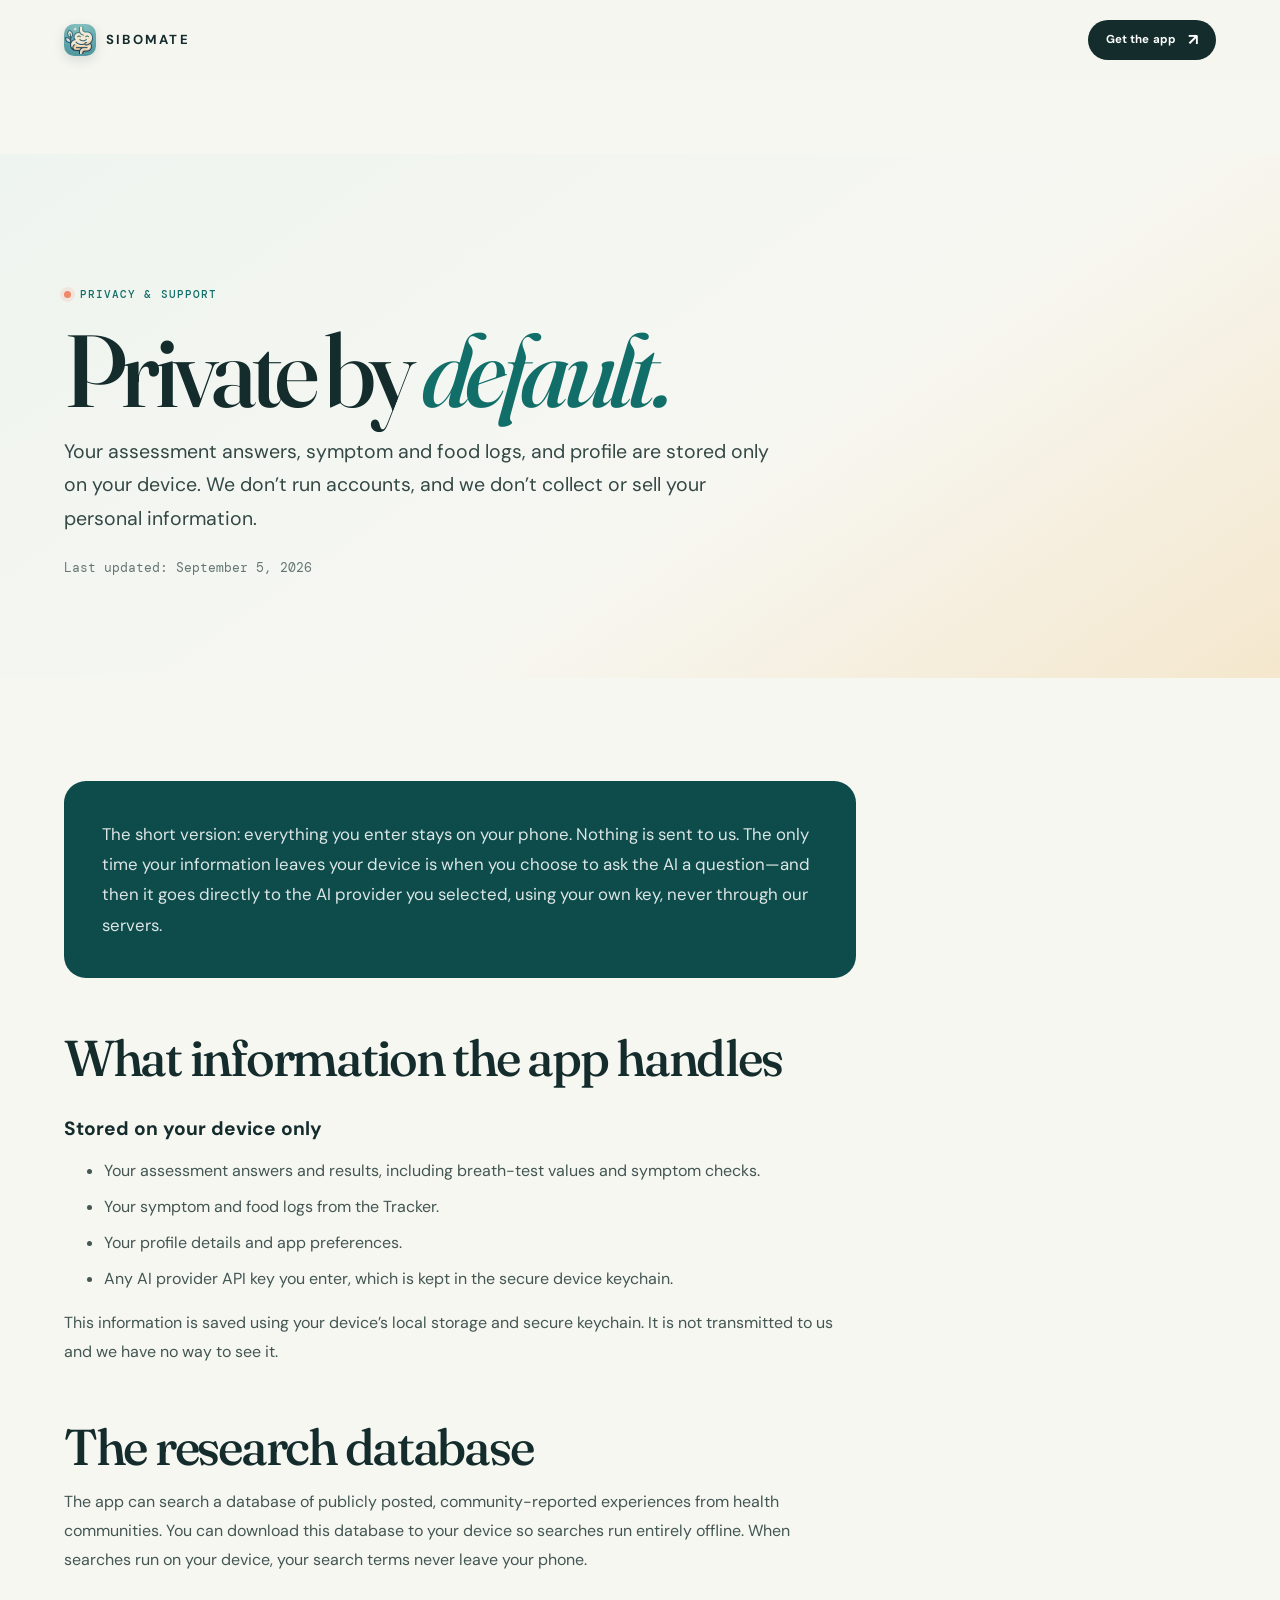
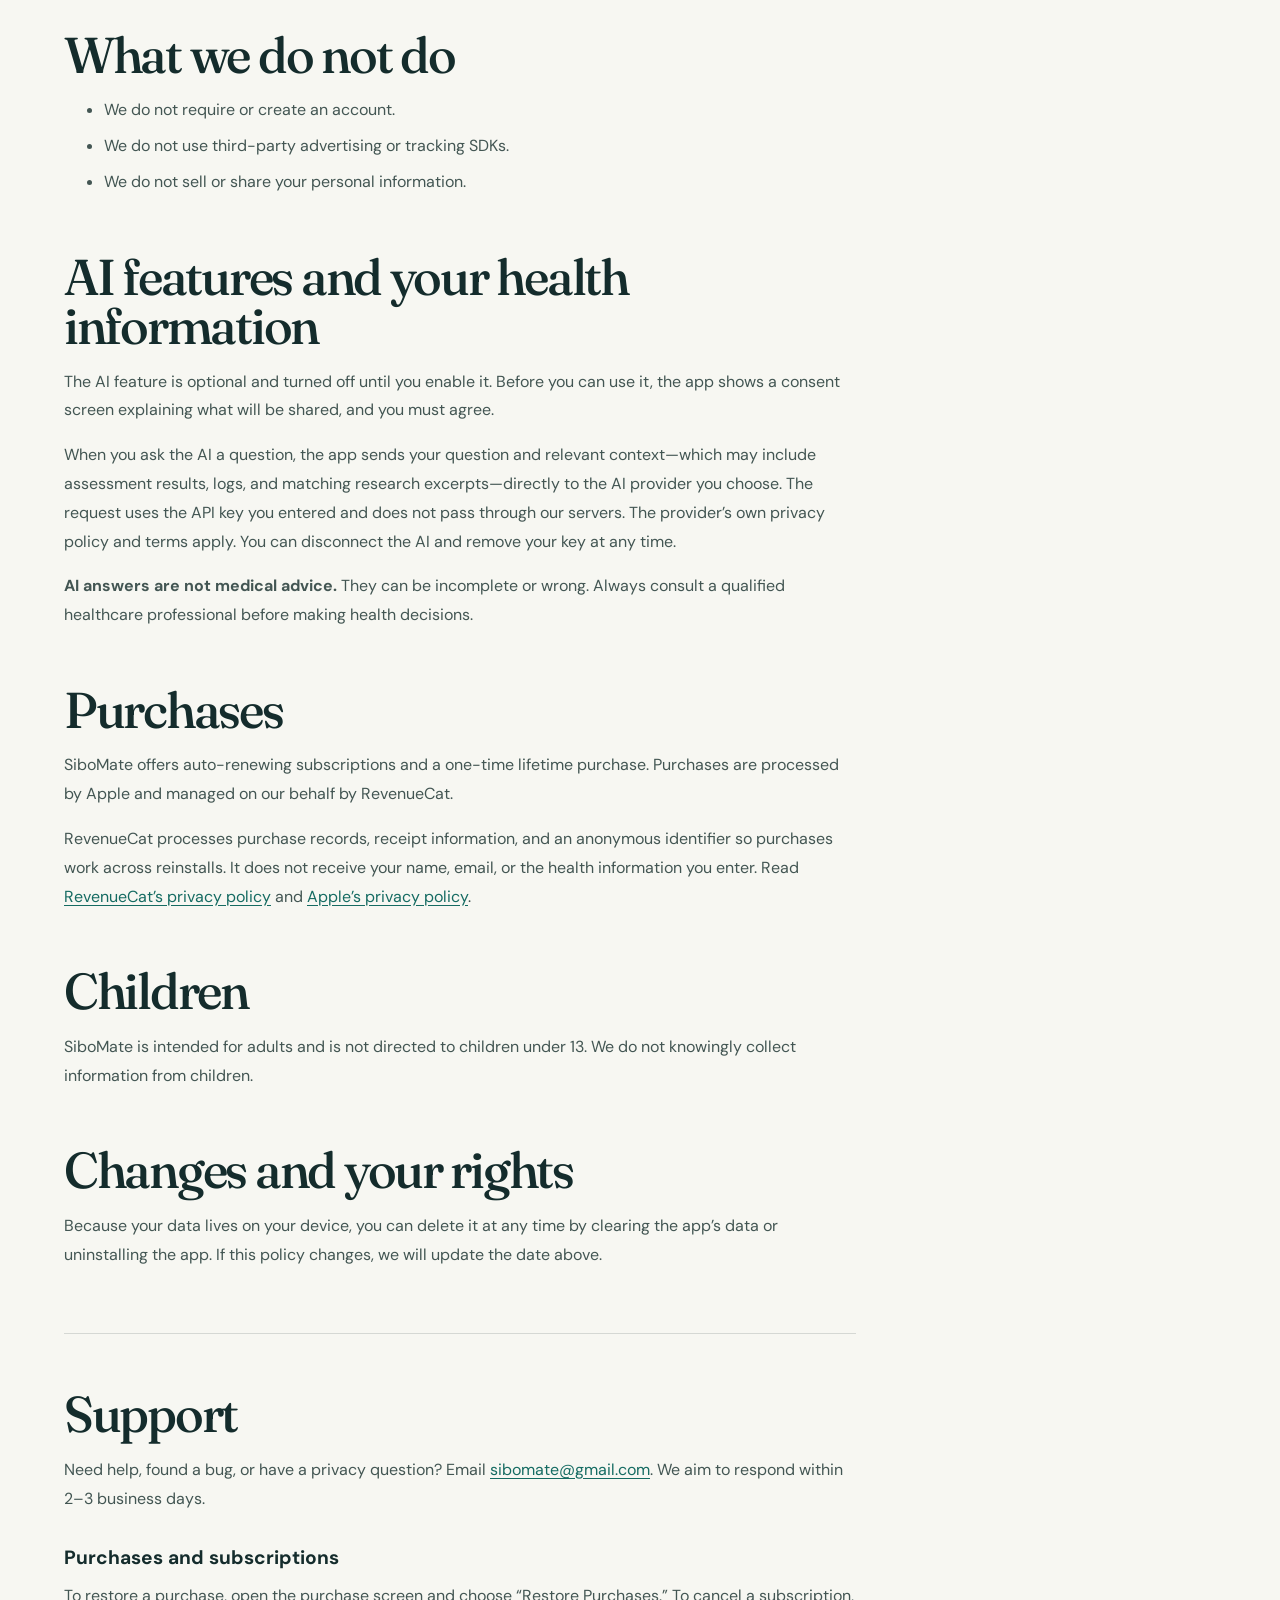
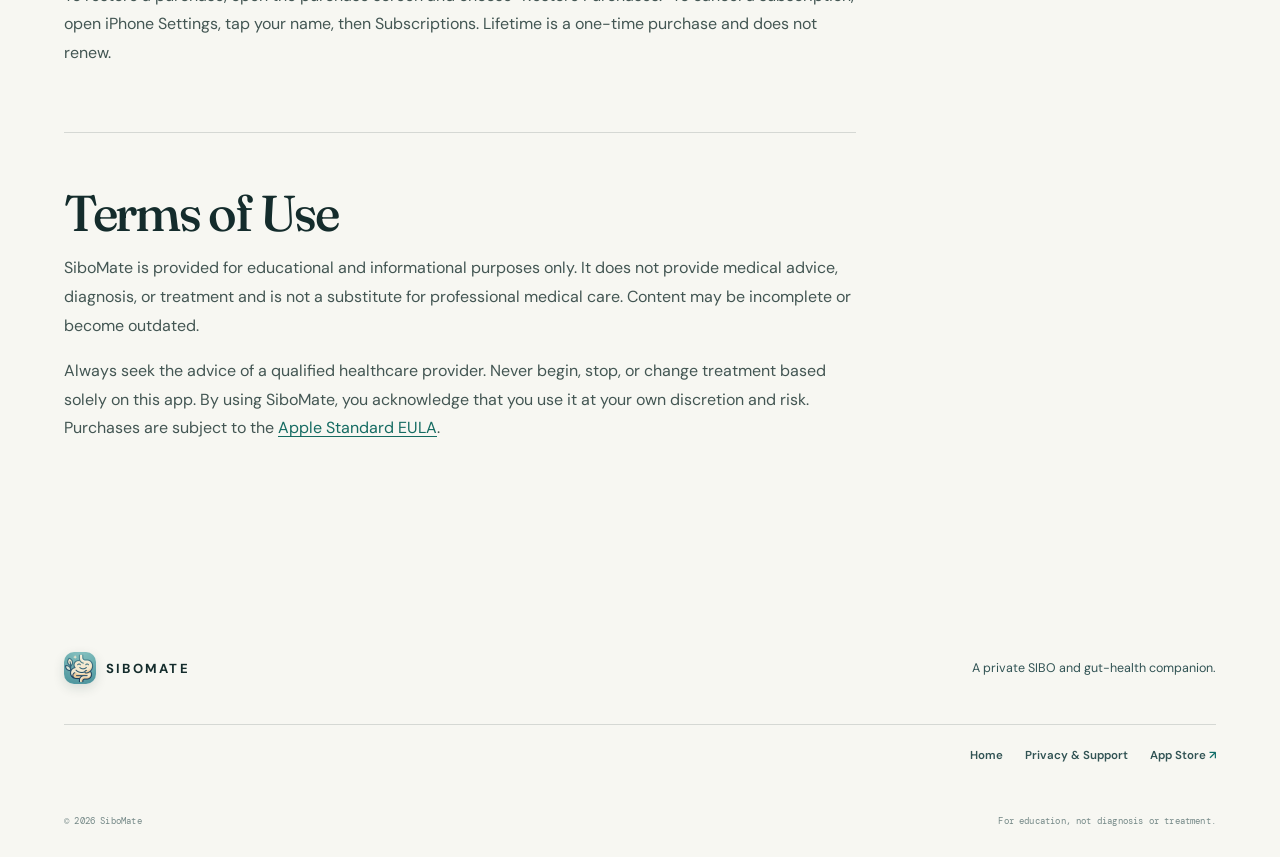
==== privacy.html @ 45329c34 "Use clean app screens and add first-party privacy page" ====
<!doctype html>
<html lang="en">
  <head>
    <meta charset="UTF-8" />
    <meta name="viewport" content="width=device-width, initial-scale=1" />
    <meta name="theme-color" content="#f7f7f2" />
    <meta name="description" content="SiboMate privacy policy, terms of use, and support information." />
    <link rel="canonical" href="https://sibomate.me/privacy.html" />
    <meta property="og:title" content="Privacy &amp; Support · SiboMate" />
    <meta property="og:description" content="How SiboMate handles your information, purchases, and support requests." />
    <meta property="og:url" content="https://sibomate.me/privacy.html" />
    <title>Privacy &amp; Support · SiboMate</title>
    <link rel="icon" href="icon.png" />
    <link rel="preconnect" href="https://fonts.googleapis.com" />
    <link rel="preconnect" href="https://fonts.gstatic.com" crossorigin />
    <link href="https://fonts.googleapis.com/css2?family=DM+Mono:wght@400;500&amp;family=DM+Sans:wght@400;500;600;700&amp;family=Fraunces:opsz,wght@9..144,500;9..144,600&amp;display=swap" rel="stylesheet" />
    <link rel="stylesheet" href="styles.css?v=4" />
  </head>
  <body>
    <div class="site-shell">
      <header class="site-header">
        <a class="brand" href="index.html" aria-label="SiboMate home"><img class="brand-mark" src="icon.png" alt="" width="32" height="32" /><span class="brand-name">SiboMate</span></a>
        <a class="button button-small button-dark" href="https://apps.apple.com/us/app/sibomate/id6792794417" target="_blank" rel="noreferrer">Get the app <span>↗</span></a>
      </header>

      <main class="legal-page">
        <section class="legal-hero section-pad">
          <div class="eyebrow"><span class="eyebrow-dot"></span> Privacy &amp; Support</div>
          <h1>Private by <em>default.</em></h1>
          <p>Your assessment answers, symptom and food logs, and profile are stored only on your device. We don’t run accounts, and we don’t collect or sell your personal information.</p>
          <small>Last updated: September 5, 2026</small>
        </section>

        <article class="legal-content section-pad">
          <p class="legal-lede">The short version: everything you enter stays on your phone. Nothing is sent to us. The only time your information leaves your device is when you choose to ask the AI a question—and then it goes directly to the AI provider you selected, using your own key, never through our servers.</p>

          <h2>What information the app handles</h2>
          <h3>Stored on your device only</h3>
          <ul>
            <li>Your assessment answers and results, including breath-test values and symptom checks.</li>
            <li>Your symptom and food logs from the Tracker.</li>
            <li>Your profile details and app preferences.</li>
            <li>Any AI provider API key you enter, which is kept in the secure device keychain.</li>
          </ul>
          <p>This information is saved using your device’s local storage and secure keychain. It is not transmitted to us and we have no way to see it.</p>

          <h2>The research database</h2>
          <p>The app can search a database of publicly posted, community-reported experiences from health communities. You can download this database to your device so searches run entirely offline. When searches run on your device, your search terms never leave your phone.</p>

          <h2>What we do not do</h2>
          <ul><li>We do not require or create an account.</li><li>We do not use third-party advertising or tracking SDKs.</li><li>We do not sell or share your personal information.</li></ul>

          <h2>AI features and your health information</h2>
          <p>The AI feature is optional and turned off until you enable it. Before you can use it, the app shows a consent screen explaining what will be shared, and you must agree.</p>
          <p>When you ask the AI a question, the app sends your question and relevant context—which may include assessment results, logs, and matching research excerpts—directly to the AI provider you choose. The request uses the API key you entered and does not pass through our servers. The provider’s own privacy policy and terms apply. You can disconnect the AI and remove your key at any time.</p>
          <p><strong>AI answers are not medical advice.</strong> They can be incomplete or wrong. Always consult a qualified healthcare professional before making health decisions.</p>

          <h2>Purchases</h2>
          <p>SiboMate offers auto-renewing subscriptions and a one-time lifetime purchase. Purchases are processed by Apple and managed on our behalf by RevenueCat.</p>
          <p>RevenueCat processes purchase records, receipt information, and an anonymous identifier so purchases work across reinstalls. It does not receive your name, email, or the health information you enter. Read <a href="https://www.revenuecat.com/privacy" target="_blank" rel="noopener">RevenueCat’s privacy policy</a> and <a href="https://www.apple.com/legal/privacy/" target="_blank" rel="noopener">Apple’s privacy policy</a>.</p>

          <h2>Children</h2>
          <p>SiboMate is intended for adults and is not directed to children under 13. We do not knowingly collect information from children.</p>

          <h2>Changes and your rights</h2>
          <p>Because your data lives on your device, you can delete it at any time by clearing the app’s data or uninstalling the app. If this policy changes, we will update the date above.</p>

          <hr />
          <h2>Support</h2>
          <p>Need help, found a bug, or have a privacy question? Email <a href="mailto:sibomate@gmail.com">sibomate@gmail.com</a>. We aim to respond within 2–3 business days.</p>
          <h3>Purchases and subscriptions</h3>
          <p>To restore a purchase, open the purchase screen and choose “Restore Purchases.” To cancel a subscription, open iPhone Settings, tap your name, then Subscriptions. Lifetime is a one-time purchase and does not renew.</p>

          <hr />
          <h2>Terms of Use</h2>
          <p>SiboMate is provided for educational and informational purposes only. It does not provide medical advice, diagnosis, or treatment and is not a substitute for professional medical care. Content may be incomplete or become outdated.</p>
          <p>Always seek the advice of a qualified healthcare provider. Never begin, stop, or change treatment based solely on this app. By using SiboMate, you acknowledge that you use it at your own discretion and risk. Purchases are subject to the <a href="https://www.apple.com/legal/internet-services/itunes/dev/stdeula/" target="_blank" rel="noopener">Apple Standard EULA</a>.</p>
        </article>
      </main>

      <footer class="site-footer section-pad">
        <div class="footer-main"><a class="brand" href="index.html"><img class="brand-mark" src="icon.png" alt="" width="32" height="32" /><span class="brand-name">SiboMate</span></a><p>A private SIBO and gut-health companion.</p></div>
        <div class="footer-links"><a href="index.html">Home</a><a href="privacy.html">Privacy &amp; Support</a><a href="https://apps.apple.com/us/app/sibomate/id6792794417" target="_blank" rel="noreferrer">App Store <span>↗</span></a></div>
        <div class="footer-bottom"><span>© 2026 SiboMate</span><span>For education, not diagnosis or treatment.</span></div>
      </footer>
    </div>
  </body>
</html>
---- styles.css ----
:root {
  --ink: #142c2c;
  --ink-soft: #315354;
  --teal: #116e69;
  --teal-deep: #0d4c4b;
  --mint: #d6eee5;
  --sage: #e7f0e9;
  --coral: #ef8768;
  --cream: #f7f7f2;
  --white: #ffffff;
  --line: rgba(20, 44, 44, .15);
  --shadow: 0 22px 55px rgba(20, 55, 53, .12);
  --display: Fraunces, Georgia, serif;
  --sans: "DM Sans", system-ui, -apple-system, BlinkMacSystemFont, sans-serif;
  --mono: "DM Mono", ui-monospace, monospace;
}

* { box-sizing: border-box; }
html { scroll-behavior: smooth; }
body { margin: 0; color: var(--ink); background: var(--cream); font-family: var(--sans); -webkit-font-smoothing: antialiased; }
a { color: inherit; text-decoration: none; }
button { color: inherit; font: inherit; }
.sr-only { position: absolute; width: 1px; height: 1px; padding: 0; margin: -1px; overflow: hidden; clip: rect(0,0,0,0); white-space: nowrap; border: 0; }
.site-shell { overflow: hidden; }
.section-pad { padding-left: clamp(1.25rem, 5vw, 6.5rem); padding-right: clamp(1.25rem, 5vw, 6.5rem); }

.site-header { height: 80px; display: flex; align-items: center; justify-content: space-between; gap: 28px; padding: 0 clamp(1.25rem, 5vw, 6.5rem); position: sticky; top: 0; z-index: 20; background: rgba(247,247,242,.82); border-bottom: 1px solid transparent; transition: background .25s ease, border-color .25s ease, box-shadow .25s ease; }
.site-header.is-scrolled { background: rgba(247,247,242,.95); border-color: var(--line); box-shadow: 0 8px 24px rgba(14, 57, 57, .05); }
.brand { display: inline-flex; align-items: center; gap: 10px; flex-shrink: 0; }
.brand-mark { width: 32px; height: 32px; flex: 0 0 32px; display: block; border-radius: 10px; object-fit: cover; box-shadow: 0 4px 12px rgba(20, 55, 53, .14); }
.brand-name { font-size: .82rem; letter-spacing: .17em; text-transform: uppercase; font-weight: 700; }
.desktop-nav { display: flex; align-items: center; gap: clamp(1rem, 2.6vw, 2.6rem); margin-left: auto; }
.desktop-nav a { font-size: .79rem; font-weight: 600; color: var(--ink-soft); transition: color .2s ease; }
.desktop-nav a:hover, .footer-links a:hover { color: var(--teal); }
.button { min-height: 48px; display: inline-flex; align-items: center; justify-content: center; gap: 12px; padding: 0 21px; border-radius: 999px; border: 1px solid transparent; font-size: .82rem; font-weight: 700; letter-spacing: .01em; transition: transform .2s ease, background .2s ease, box-shadow .2s ease; cursor: pointer; }
.button:hover { transform: translateY(-2px); box-shadow: 0 9px 22px rgba(12, 77, 73, .14); }
.button span { font-size: 1rem; line-height: 0; }
.button-small { min-height: 40px; padding: 0 17px; font-size: .72rem; }
.button-dark { color: var(--white); background: var(--ink); }
.button-dark:hover { background: var(--teal-deep); }
.button-primary { color: var(--white); background: var(--teal); box-shadow: 0 8px 18px rgba(17,110,105,.2); }
.button-primary:hover { background: var(--teal-deep); }
.button-light { color: var(--teal-deep); background: var(--white); }
.menu-toggle, .mobile-nav { display: none; }

.hero { min-height: 680px; display: grid; grid-template-columns: minmax(0, 1.05fr) minmax(390px, .95fr); gap: clamp(2rem, 5vw, 7rem); align-items: center; padding-top: clamp(4rem, 8vw, 8rem); padding-bottom: clamp(4rem, 8vw, 7rem); position: relative; }
.hero-copy { max-width: 650px; position: relative; z-index: 2; }
.eyebrow { display: inline-flex; align-items: center; gap: 9px; color: var(--teal); font-family: var(--mono); font-size: .66rem; font-weight: 500; letter-spacing: .1em; text-transform: uppercase; }
.eyebrow-dot { width: 7px; height: 7px; background: var(--coral); border-radius: 50%; box-shadow: 0 0 0 4px rgba(239,135,104,.14); }
h1, h2, h3, p { margin-top: 0; }
h1, h2 { font-family: var(--display); font-weight: 500; letter-spacing: -.045em; }
h1 { max-width: 670px; margin: 23px 0 23px; font-size: clamp(3.35rem, 6.3vw, 6.7rem); line-height: .98; }
h1 em, h2 em { color: var(--teal); font-style: italic; }
.hero-lede { max-width: 540px; color: var(--ink-soft); font-size: clamp(1rem, 1.3vw, 1.16rem); line-height: 1.7; }
.hero-actions { display: flex; align-items: center; flex-wrap: wrap; gap: 22px; margin-top: 30px; }
.text-link { display: inline-flex; align-items: center; gap: 9px; color: var(--teal); font-size: .8rem; font-weight: 700; border-bottom: 1px solid rgba(17,110,105,.33); padding-bottom: 4px; transition: gap .2s ease, color .2s ease; }
.text-link:hover { gap: 13px; color: var(--teal-deep); }
.hero-note { display: flex; align-items: center; color: #5b7170; margin-top: 22px; font-family: var(--mono); font-size: .62rem; letter-spacing: .02em; }
.lock-icon { display: inline-flex; align-items: center; justify-content: center; width: 19px; height: 19px; margin-right: 7px; border: 1px solid rgba(17,110,105,.35); border-radius: 50%; color: var(--teal); font-size: .8rem; }
.hero-visual { min-height: 550px; position: relative; isolation: isolate; }
.visual-grid { position: absolute; width: 250px; height: 280px; top: 30px; right: 1%; opacity: .53; display: grid; grid-template-columns: repeat(6, 1fr); gap: 12px; z-index: -1; }
.visual-grid span { width: 3px; height: 3px; background: var(--teal); border-radius: 50%; opacity: .45; }
.hero-orbit { position: absolute; border: 1px solid rgba(17,110,105,.16); border-radius: 50%; transform: rotate(-18deg); pointer-events: none; }
.hero-orbit-one { width: 475px; height: 290px; top: 93px; left: 3%; }
.hero-orbit-two { width: 520px; height: 335px; top: 67px; left: 0; transform: rotate(34deg); border-color: rgba(239,135,104,.14); }
.phone-wrap { position: absolute; inset: 35px 0 0; display: flex; justify-content: center; align-items: flex-start; }
.phone-glow { position: absolute; width: 250px; height: 340px; top: 83px; border-radius: 50%; background: rgba(118, 204, 184, .22); filter: blur(43px); z-index: -1; }
.phone-frame { width: min(270px, 68%); padding: 9px; background: #142d2c; border-radius: 35px; box-shadow: 21px 27px 35px rgba(20,45,44,.22), 0 0 0 1px rgba(255,255,255,.5); transform: rotate(4.7deg); position: relative; }
.phone-frame::after { content: ""; position: absolute; inset: 9px; border-radius: 28px; box-shadow: inset 0 0 0 1px rgba(255,255,255,.22); pointer-events: none; }
.phone-frame img { display: block; width: 100%; height: auto; border-radius: 27px; }
.phone-notch { width: 83px; height: 23px; position: absolute; top: 13px; left: 50%; z-index: 2; transform: translateX(-50%); background: #142d2c; border-radius: 0 0 14px 14px; }
.floating-card { position: absolute; display: flex; align-items: center; gap: 10px; min-width: 168px; padding: 12px 15px; color: var(--ink); background: rgba(255,255,255,.88); border: 1px solid rgba(255,255,255,.8); border-radius: 14px; box-shadow: 0 15px 32px rgba(34,74,71,.14); backdrop-filter: blur(10px); }
.floating-card strong, .floating-card small { display: block; }
.floating-card strong { font-size: .7rem; line-height: 1.25; }
.floating-card small { margin-top: 3px; color: var(--ink-soft); font-size: .61rem; }
.floating-card-top { top: 113px; left: -3%; transform: rotate(-4deg); }
.floating-card-bottom { right: -3%; bottom: 98px; transform: rotate(3deg); }
.floating-icon { display: inline-flex; width: 29px; height: 29px; align-items: center; justify-content: center; color: var(--white); background: var(--coral); border-radius: 9px; font-size: .9rem; }
.pulse-dot { display: inline-block; width: 10px; height: 10px; border-radius: 50%; background: var(--teal); box-shadow: 0 0 0 6px rgba(17,110,105,.12); margin: 0 9px; }

.trust-strip { display: grid; grid-template-columns: repeat(3, 1fr); border-top: 1px solid var(--line); border-bottom: 1px solid var(--line); padding-top: 25px; padding-bottom: 25px; gap: 24px; }
.trust-item { display: flex; align-items: flex-start; gap: 13px; }
.trust-number, .step-top, .feature-index, .plan-label { color: var(--teal); font-family: var(--mono); font-size: .62rem; letter-spacing: .08em; text-transform: uppercase; }
.trust-item strong, .trust-item small { display: block; }
.trust-item strong { font-size: .8rem; }
.trust-item small { margin-top: 4px; color: var(--ink-soft); font-size: .69rem; }

.story { padding-top: clamp(6rem, 11vw, 11rem); padding-bottom: clamp(6rem, 11vw, 10rem); }
.section-intro { max-width: 580px; }
h2 { font-size: clamp(2.75rem, 5vw, 5.4rem); line-height: .98; margin: 20px 0; }
.section-intro p, .feature-heading > p, .plans-intro p { max-width: 460px; color: var(--ink-soft); font-size: 1rem; line-height: 1.7; }
.steps-grid { display: grid; grid-template-columns: repeat(3, 1fr); gap: 16px; margin-top: 55px; }
.step-card { min-height: 380px; padding: 22px; background: rgba(255,255,255,.72); border: 1px solid var(--line); border-radius: 19px; box-shadow: 0 8px 23px rgba(31,76,72,.04); transition: transform .25s ease, box-shadow .25s ease; }
.step-card:hover { transform: translateY(-5px); box-shadow: var(--shadow); }
.step-card-highlight { background: var(--teal); color: var(--white); border-color: var(--teal); }
.step-card-highlight .step-top { color: rgba(255,255,255,.7); }
.step-card.step-card-highlight p { color: #071b1b; }
.step-card-highlight .step-symbol { border-color: rgba(255,255,255,.4); }
.step-top { display: flex; align-items: center; justify-content: space-between; }
.step-symbol { width: 26px; height: 26px; border: 1px solid var(--line); border-radius: 50%; display: inline-flex; align-items: center; justify-content: center; color: var(--coral); font-size: 1rem; }
.step-illustration { height: 132px; margin: 35px 0 26px; position: relative; overflow: hidden; border-radius: 13px; background: var(--mint); }
.step-card:nth-child(1) .step-illustration { background: #e7e2d1; }
.step-card:nth-child(3) .step-illustration { background: #dcebf0; }
.step-illustration-assess .line { position: absolute; left: 29px; height: 9px; border-radius: 6px; background: rgba(17,110,105,.35); }
.line-a { width: 58%; top: 32px; }.line-b { width: 39%; top: 55px; }.line-c { width: 50%; top: 78px; }
.check { position: absolute; right: 25px; top: 40px; width: 50px; height: 50px; display: flex; align-items: center; justify-content: center; color: var(--white); background: var(--teal); border-radius: 50%; font-size: 1.6rem; }
.step-illustration-track { background: #c6e8dd; }
.track-ring { position: absolute; width: 95px; height: 95px; top: 18px; left: calc(50% - 47px); border: 2px solid rgba(17,110,105,.23); border-radius: 50%; }
.track-ring::after { content: ""; position: absolute; inset: 14px; border: 1px dashed rgba(17,110,105,.33); border-radius: 50%; }
.track-dot { position: absolute; width: 12px; height: 12px; background: var(--coral); border-radius: 50%; box-shadow: 0 0 0 5px rgba(239,135,104,.16); }.dot-one { left: 25%; top: 50%; }.dot-two { left: 62%; top: 29%; }.dot-three { left: 68%; top: 69%; }
.step-illustration-learn .book { position: absolute; width: 82px; height: 75px; top: 28px; left: calc(50% - 27px); border-radius: 3px 10px 10px 3px; transform: rotate(-9deg); }.book-back { background: rgba(17,110,105,.3); left: calc(50% - 51px) !important; transform: rotate(6deg) !important; }.book-front { background: var(--teal); }.book-star { position: absolute; top: 47px; left: calc(50% - 7px); color: var(--mint); font-size: 1.35rem; }
.step-card h3 { max-width: 245px; margin: 0 0 10px; font-size: 1.18rem; letter-spacing: -.02em; line-height: 1.15; }
.step-card p { max-width: 280px; margin: 0; color: var(--ink-soft); font-size: .82rem; line-height: 1.6; }

.features { padding-top: 0; padding-bottom: clamp(6rem, 10vw, 10rem); }
.feature-heading { display: flex; justify-content: space-between; align-items: flex-end; gap: 30px; margin-bottom: 50px; }
.feature-heading h2 { margin-bottom: 0; }
.feature-heading > p { margin-bottom: 4px; }
.feature-showcase { display: grid; gap: 22px; }
.feature-row { display: grid; grid-template-columns: minmax(280px, 1fr) minmax(280px, .87fr); align-items: center; gap: clamp(2rem, 7vw, 8rem); padding: clamp(1.3rem, 3vw, 2.6rem); border-radius: 24px; background: var(--sage); }
.feature-row-reverse { grid-template-columns: minmax(280px, .87fr) minmax(280px, 1fr); }.feature-row-reverse .feature-image { order: 2; }.feature-row-reverse .feature-copy { order: 1; }
.feature-row-dark { color: var(--white); background: var(--ink); }.feature-row-last { background: #f0e8da; }
.feature-image { max-width: 340px; justify-self: center; position: relative; padding: 10px; border-radius: 30px; background: rgba(255,255,255,.83); box-shadow: 0 22px 35px rgba(28,69,66,.12); transform: rotate(-2.5deg); }.feature-row-reverse .feature-image { transform: rotate(2.5deg); }.feature-image-dark { background: #254645; }.feature-image-sage { background: #d8e6dc; }
.feature-image img { display: block; width: 100%; height: auto; border-radius: 21px; }
.image-label { position: absolute; bottom: 24px; left: 24px; padding: 7px 10px; color: var(--ink); background: rgba(255,255,255,.87); border-radius: 7px; font-family: var(--mono); font-size: .57rem; letter-spacing: .04em; text-transform: uppercase; }

.legal-page { padding-top: 74px; }.legal-hero { padding-top: clamp(5rem, 10vw, 9rem); padding-bottom: clamp(4rem, 8vw, 7rem); background: linear-gradient(145deg, #eef4ef 0%, #f7f7f2 58%, #f4e7cd 100%); }.legal-hero h1 { max-width: 850px; margin: 20px 0 18px; font-size: clamp(3.7rem, 8vw, 7.5rem); line-height: .92; letter-spacing: -.055em; }.legal-hero p { max-width: 720px; color: #344846; font-size: clamp(1rem, 1.8vw, 1.22rem); line-height: 1.7; }.legal-hero small { display: block; margin-top: 24px; font-family: var(--mono); color: #647774; }.legal-content { max-width: 920px; padding-top: clamp(4rem, 8vw, 7rem); padding-bottom: clamp(5rem, 10vw, 9rem); }.legal-content .legal-lede { padding: clamp(1.5rem, 4vw, 2.4rem); border-radius: 22px; background: var(--teal-deep); color: rgba(255,255,255,.86); font-size: 1.05rem; line-height: 1.8; }.legal-content h2 { margin: 3.5rem 0 1rem; font-size: clamp(2rem, 4vw, 3.15rem); }.legal-content h3 { margin: 2rem 0 .7rem; font-size: 1.2rem; }.legal-content p, .legal-content li { color: #435653; line-height: 1.8; }.legal-content li + li { margin-top: .45rem; }.legal-content a { color: #156b62; text-decoration: underline; text-underline-offset: 3px; }.legal-content hr { margin: 4rem 0 0; border: 0; border-top: 1px solid var(--line); }
.feature-copy { max-width: 420px; }.feature-index { opacity: .72; }.feature-row-dark .feature-index { color: var(--mint); }.feature-copy h3 { margin: 17px 0 14px; font-family: var(--display); font-size: clamp(2rem, 3vw, 3.45rem); font-weight: 500; line-height: 1.02; letter-spacing: -.035em; }.feature-copy p { color: var(--ink-soft); font-size: .9rem; line-height: 1.7; margin-bottom: 24px; }.feature-row-dark .feature-copy p { color: rgba(255,255,255,.7); }.text-link-light { color: var(--mint); border-color: rgba(214,238,229,.4); }

.privacy-band { display: grid; grid-template-columns: auto minmax(0, 1fr) auto; align-items: center; gap: clamp(1.25rem, 4vw, 4.5rem); padding-top: clamp(3.2rem, 6vw, 5.3rem); padding-bottom: clamp(3.2rem, 6vw, 5.3rem); color: var(--white); background: var(--teal-deep); border-radius: 28px; margin-top: 0; margin-bottom: clamp(6rem, 11vw, 11rem); }
.privacy-icon { display: flex; align-items: center; justify-content: center; width: 74px; height: 74px; color: var(--teal-deep); background: var(--mint); border-radius: 22px; font-size: 2.2rem; transform: rotate(-7deg); }.privacy-band h2 { margin: 15px 0 13px; font-size: clamp(2.2rem, 4vw, 4.2rem); }.privacy-band p { max-width: 620px; margin: 0; color: rgba(255,255,255,.73); font-size: .92rem; line-height: 1.7; }.eyebrow-light { color: var(--mint); }.privacy-band .eyebrow-dot { background: var(--coral); }

.plans { padding-bottom: clamp(6rem, 11vw, 10rem); }.plans-intro { max-width: 670px; }.plans-intro h2 { margin-bottom: 17px; }.plan-grid { display: grid; grid-template-columns: repeat(3, 1fr); gap: 14px; margin-top: 50px; }.plan-card { min-height: 255px; padding: 25px; display: flex; flex-direction: column; align-items: flex-start; border: 1px solid var(--line); border-radius: 18px; background: var(--white); transition: transform .25s ease, box-shadow .25s ease; }.plan-card:hover { transform: translateY(-4px); box-shadow: var(--shadow); }.plan-card-featured { color: var(--white); background: var(--teal); border-color: var(--teal); position: relative; }.plan-badge { align-self: flex-end; padding: 6px 9px; color: var(--teal-deep); background: var(--mint); border-radius: 99px; font-family: var(--mono); font-size: .55rem; font-weight: 500; letter-spacing: .08em; text-transform: uppercase; }.plan-card strong { margin-top: 33px; font-family: var(--display); font-size: 2.5rem; font-weight: 500; letter-spacing: -.04em; }.plan-card strong span { color: var(--ink-soft); font-family: var(--sans); font-size: .83rem; font-weight: 600; letter-spacing: 0; }.plan-card-featured strong span { color: rgba(255,255,255,.7); }.plan-card small { margin-top: 6px; color: var(--ink-soft); font-size: .72rem; }.plan-card-featured small { color: rgba(255,255,255,.7); }.plan-card a { display: inline-flex; gap: 8px; align-items: center; margin-top: auto; color: var(--teal); font-size: .75rem; font-weight: 700; }.plan-card-featured a { color: var(--mint); }.plan-footnote { max-width: 630px; margin: 24px auto 0; text-align: center; color: #687d7b; font-family: var(--mono); font-size: .59rem; line-height: 1.6; }

.faq { display: grid; grid-template-columns: .8fr 1.2fr; gap: clamp(3rem, 9vw, 10rem); padding-bottom: clamp(6rem, 11vw, 10rem); }.faq-heading h2 { margin-bottom: 0; }.faq-list { border-top: 1px solid var(--line); }.faq-list details { border-bottom: 1px solid var(--line); }.faq-list summary { min-height: 72px; display: flex; align-items: center; justify-content: space-between; gap: 18px; list-style: none; cursor: pointer; font-size: .93rem; font-weight: 700; }.faq-list summary::-webkit-details-marker { display: none; }.faq-list summary span { color: var(--teal); font-size: 1.25rem; font-weight: 400; transition: transform .2s ease; }.faq-list details[open] summary span { transform: rotate(45deg); }.faq-list p { max-width: 600px; margin: -3px 40px 23px 0; color: var(--ink-soft); font-size: .84rem; line-height: 1.7; }
.final-cta { display: flex; flex-direction: column; align-items: center; text-align: center; padding-top: clamp(5rem, 10vw, 9rem); padding-bottom: clamp(5rem, 10vw, 9rem); background: var(--mint); border-radius: 28px; }.final-cta-mark { display: block; width: 82px; height: 82px; margin-bottom: 25px; border-radius: 24px; object-fit: cover; box-shadow: 0 14px 28px rgba(20, 55, 53, .14); }.final-cta h2 { margin: 20px 0 30px; font-size: clamp(3rem, 6vw, 6.3rem); }.site-footer { padding-top: 65px; padding-bottom: 30px; }.footer-main { display: flex; align-items: center; justify-content: space-between; gap: 20px; padding-bottom: 40px; border-bottom: 1px solid var(--line); }.footer-main p { margin: 0; color: var(--ink-soft); font-size: .78rem; }.footer-links { display: flex; justify-content: flex-end; gap: 22px; margin-top: 23px; color: var(--ink-soft); font-size: .72rem; font-weight: 600; }.footer-links span { color: var(--teal); }.footer-bottom { display: flex; justify-content: space-between; gap: 20px; margin-top: 52px; color: #748887; font-family: var(--mono); font-size: .57rem; letter-spacing: .02em; }

.reveal { opacity: 0; transform: translateY(18px); transition: opacity .7s ease, transform .7s cubic-bezier(.2,.75,.25,1); }.reveal.is-visible { opacity: 1; transform: translateY(0); }.reveal-delay-short { transition-delay: .08s; }.reveal-delay { transition-delay: .14s; }

@media (max-width: 900px) {
  .desktop-nav, .header-cta { display: none; }.site-header { height: 70px; }.menu-toggle { width: 43px; height: 43px; display: flex; position: relative; align-items: center; justify-content: center; flex-direction: column; gap: 4px; border: 1px solid var(--line); border-radius: 50%; background: transparent; cursor: pointer; }.menu-toggle > span:not(.sr-only) { width: 15px; height: 1.5px; background: var(--ink); transition: transform .2s ease, opacity .2s ease; }.menu-toggle[aria-expanded="true"] > span:nth-child(1) { transform: translateY(5.5px) rotate(45deg); }.menu-toggle[aria-expanded="true"] > span:nth-child(2) { opacity: 0; }.menu-toggle[aria-expanded="true"] > span:nth-child(3) { transform: translateY(-5.5px) rotate(-45deg); }.mobile-nav { position: absolute; top: 70px; left: 0; right: 0; display: flex; flex-direction: column; gap: 0; padding: 9px 1.25rem 19px; background: rgba(247,247,242,.98); border-bottom: 1px solid var(--line); transform: translateY(-120%); transition: transform .3s ease; pointer-events: none; }.mobile-nav.is-open { transform: translateY(0); pointer-events: auto; }.mobile-nav a { padding: 14px 4px; border-bottom: 1px solid var(--line); font-size: .85rem; font-weight: 700; }.mobile-nav .button { border: 0; margin-top: 14px; color: var(--white); text-align: center; }.hero { grid-template-columns: 1fr; min-height: auto; padding-top: 4.3rem; }.hero-copy { max-width: 700px; }.hero-visual { min-height: 530px; margin: 0 auto; width: min(100%, 570px); }.floating-card-top { left: 3%; }.floating-card-bottom { right: 3%; }.feature-heading { align-items: flex-start; flex-direction: column; }.privacy-band { grid-template-columns: auto 1fr; }.privacy-band .button { grid-column: 2; justify-self: start; }.faq { grid-template-columns: 1fr; gap: 40px; }
}
@media (max-width: 620px) {
  .section-pad { padding-left: 1.2rem; padding-right: 1.2rem; }.site-header { padding-left: 1.2rem; padding-right: 1.2rem; }.brand-name { font-size: .76rem; }.hero { padding-top: 3.7rem; }.hero h1 { font-size: clamp(3rem, 14vw, 4.65rem); }.hero-lede { font-size: .96rem; line-height: 1.65; }.hero-actions { align-items: stretch; flex-direction: column; gap: 17px; }.hero-actions .button { width: 100%; }.hero-actions .text-link { align-self: flex-start; }.hero-visual { min-height: 470px; margin-top: 10px; }.phone-frame { width: 215px; }.phone-wrap { top: 36px; }.phone-glow { width: 180px; height: 280px; top: 65px; }.hero-orbit-one { width: 350px; height: 250px; left: 50%; transform: translateX(-50%) rotate(-18deg); }.hero-orbit-two { width: 380px; height: 260px; left: 50%; transform: translateX(-50%) rotate(34deg); }.floating-card { min-width: 145px; padding: 10px 11px; }.floating-card-top { top: 98px; left: 0; }.floating-card-bottom { right: 0; bottom: 67px; }.floating-card strong { font-size: .63rem; }.floating-card small { font-size: .56rem; }.trust-strip { grid-template-columns: 1fr; gap: 17px; padding-top: 22px; padding-bottom: 22px; }.story { padding-top: 5rem; padding-bottom: 5.5rem; }.section-intro p, .feature-heading > p, .plans-intro p { font-size: .92rem; }.steps-grid { grid-template-columns: 1fr; margin-top: 35px; gap: 13px; }.step-card { min-height: 340px; }.step-illustration { height: 116px; margin-top: 27px; }.features { padding-bottom: 5.5rem; }.feature-heading { margin-bottom: 30px; }.feature-heading h2 { font-size: 3rem; }.feature-row, .feature-row-reverse { display: flex; flex-direction: column; gap: 28px; align-items: stretch; padding: 1.15rem; }.feature-row-reverse .feature-image, .feature-row-reverse .feature-copy { order: initial; }.feature-image { max-width: 270px; align-self: center; }.feature-copy h3 { font-size: 2.25rem; }.feature-copy p { font-size: .84rem; }.privacy-band { grid-template-columns: 1fr; padding-top: 2.7rem; padding-bottom: 2.7rem; border-radius: 21px; }.privacy-icon { width: 58px; height: 58px; border-radius: 17px; }.privacy-band h2 { font-size: 2.6rem; }.privacy-band p { font-size: .84rem; }.privacy-band .button { grid-column: auto; width: 100%; }.plans { padding-bottom: 5.5rem; }.plans-intro h2 { font-size: 3rem; }.plan-grid { grid-template-columns: 1fr; gap: 11px; margin-top: 30px; }.plan-card { min-height: 190px; padding: 20px; }.plan-card strong { margin-top: 21px; font-size: 2.2rem; }.plan-card a { margin-top: 20px; }.plan-card-featured { order: -1; }.faq { padding-bottom: 5.5rem; }.faq-heading h2 { font-size: 3rem; }.faq-list summary { min-height: 68px; font-size: .84rem; }.faq-list p { font-size: .8rem; margin-right: 20px; }.final-cta { border-radius: 21px; padding-top: 4.5rem; padding-bottom: 4.5rem; }.final-cta h2 { font-size: 3.15rem; }.site-footer { padding-top: 50px; }.footer-main { align-items: flex-start; flex-direction: column; padding-bottom: 28px; }.footer-links { justify-content: flex-start; flex-wrap: wrap; }.footer-bottom { flex-direction: column; gap: 9px; margin-top: 37px; line-height: 1.5; }
}
@media (prefers-reduced-motion: reduce) { html { scroll-behavior: auto; }.reveal { opacity: 1; transform: none; transition: none; }.button, .step-card, .plan-card { transition: none; } }
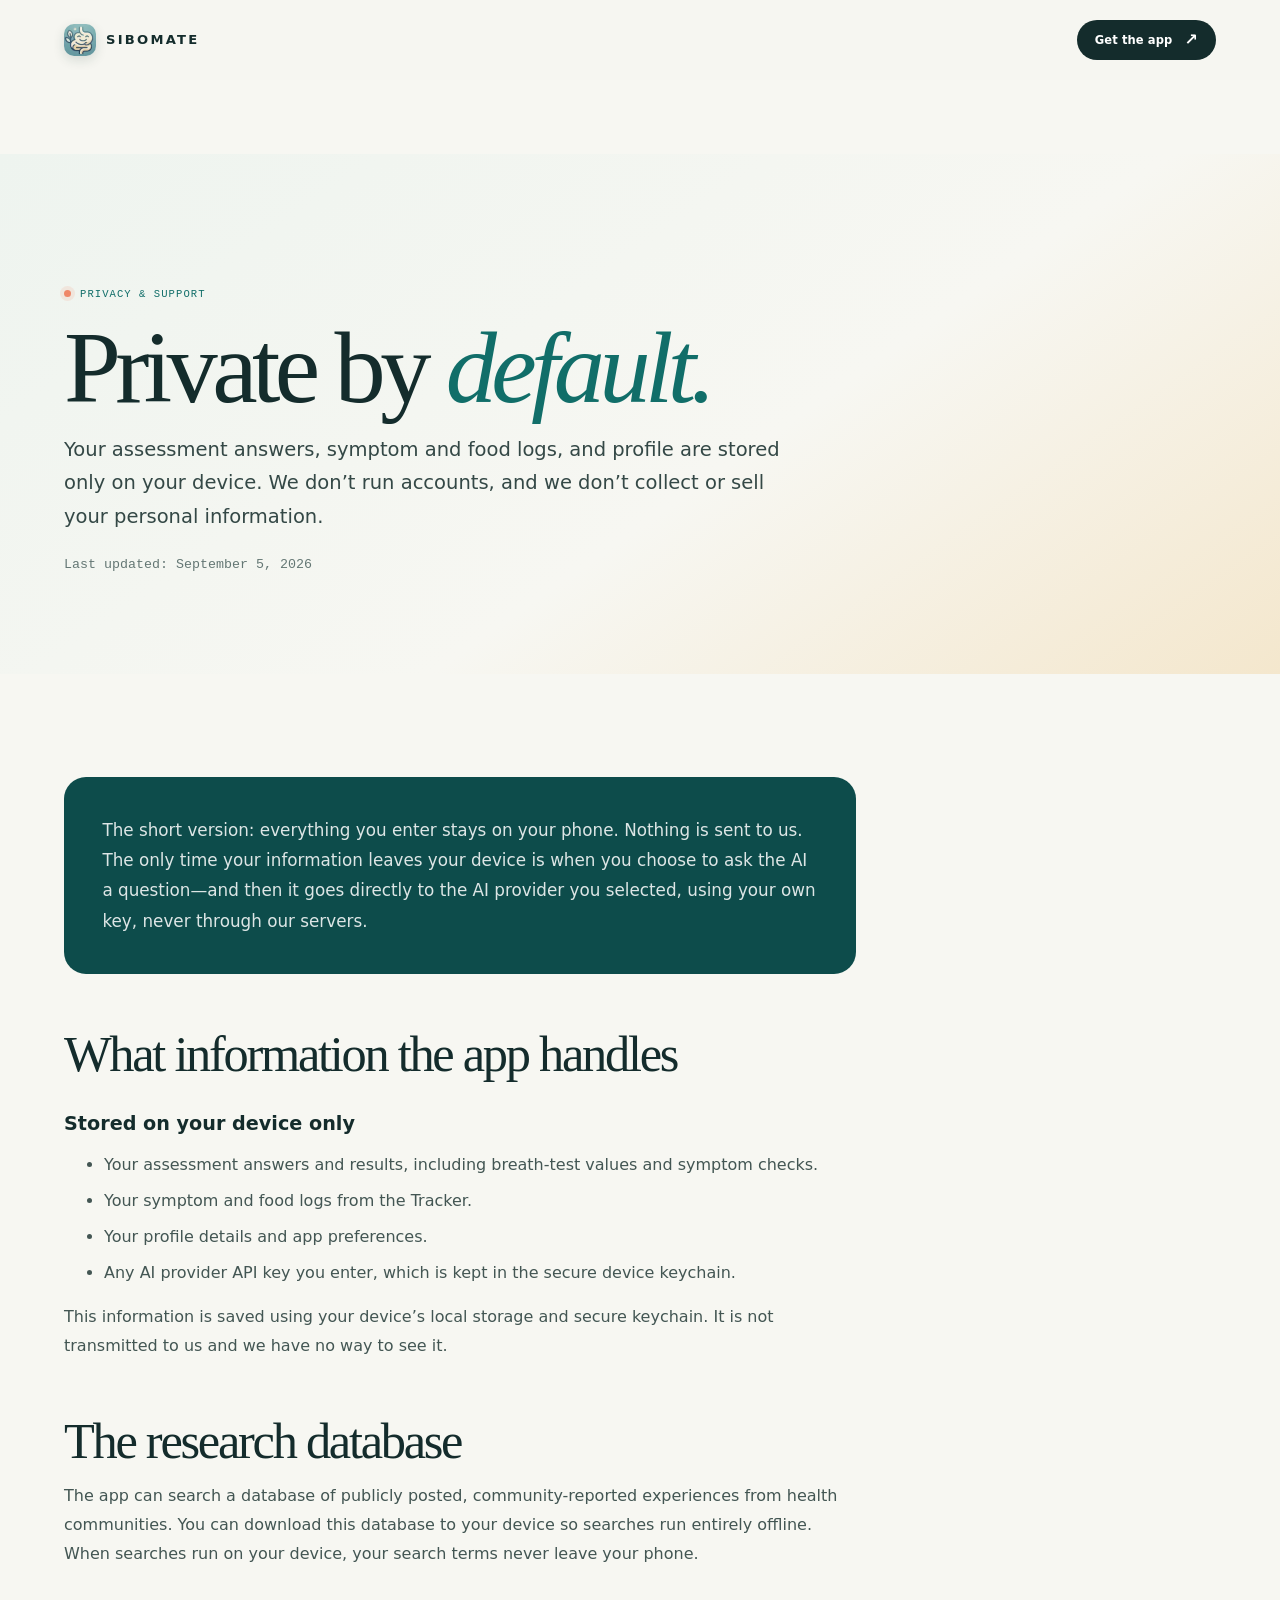
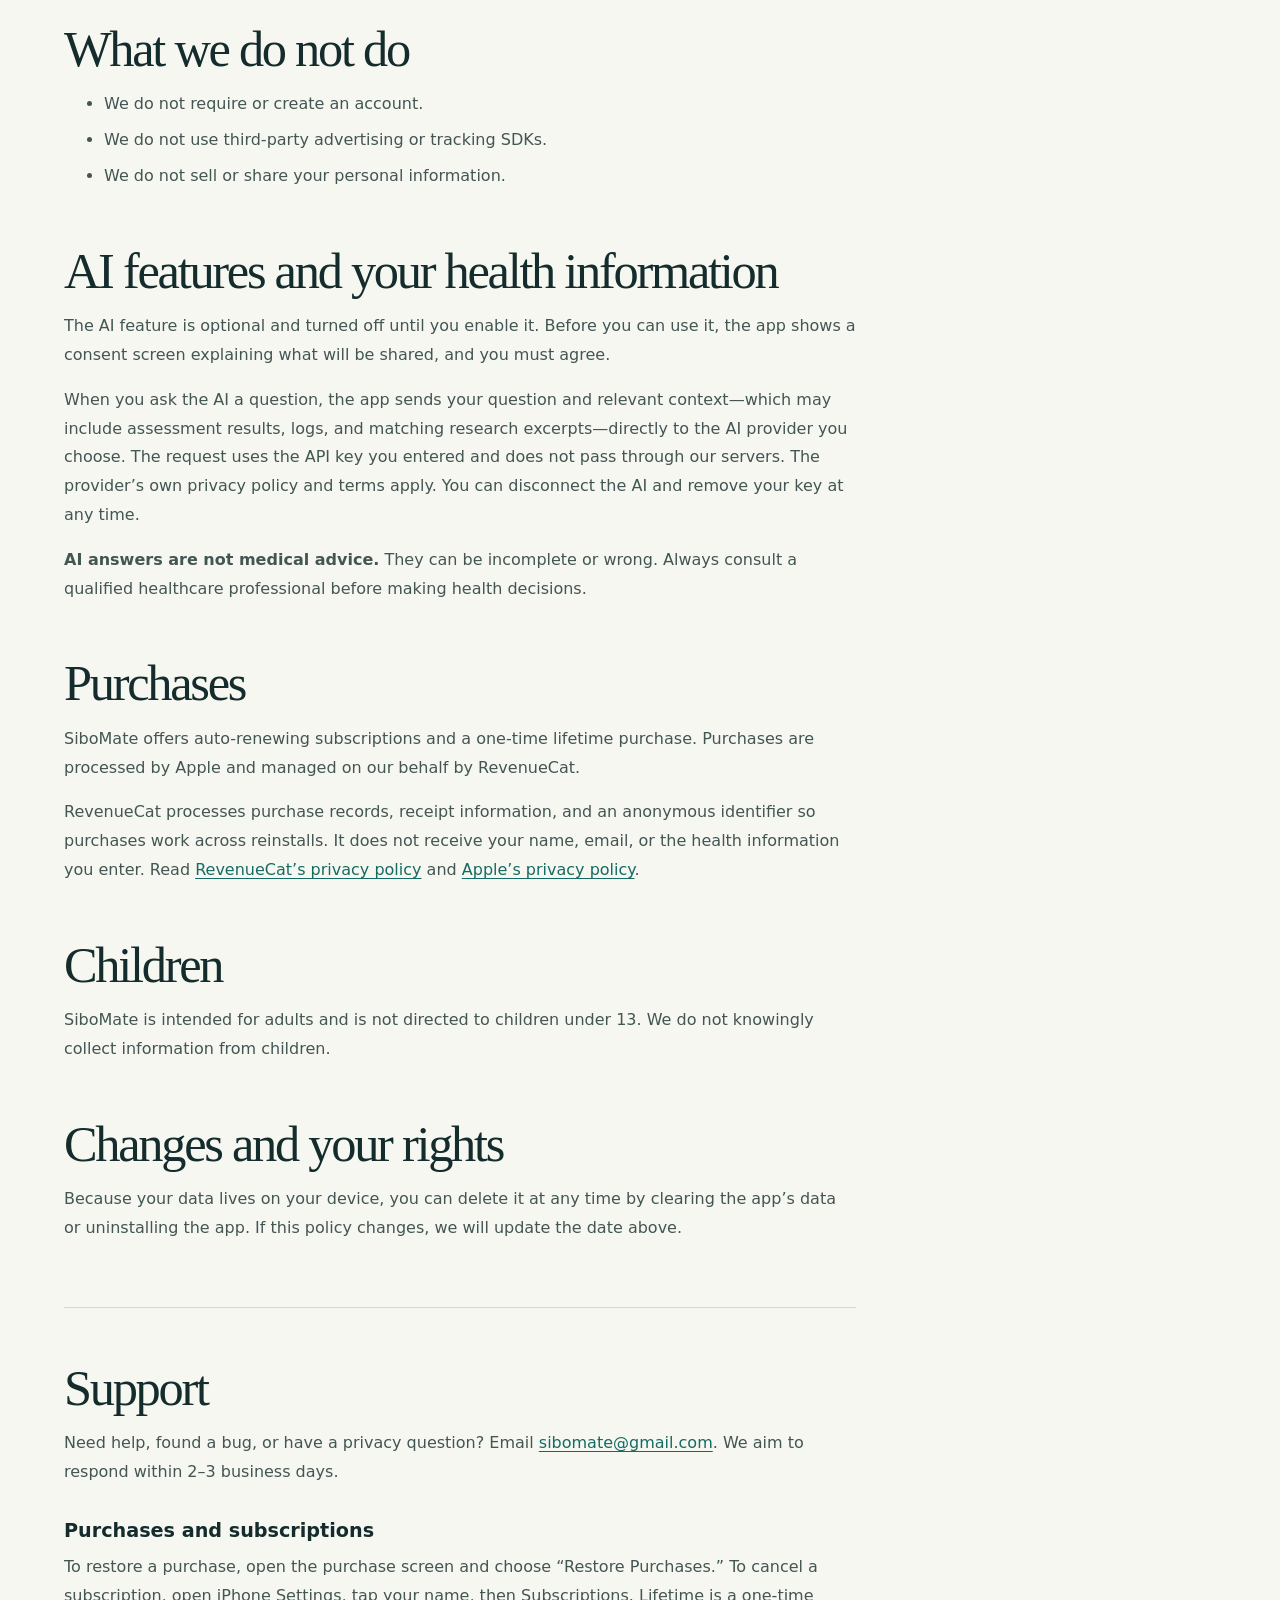
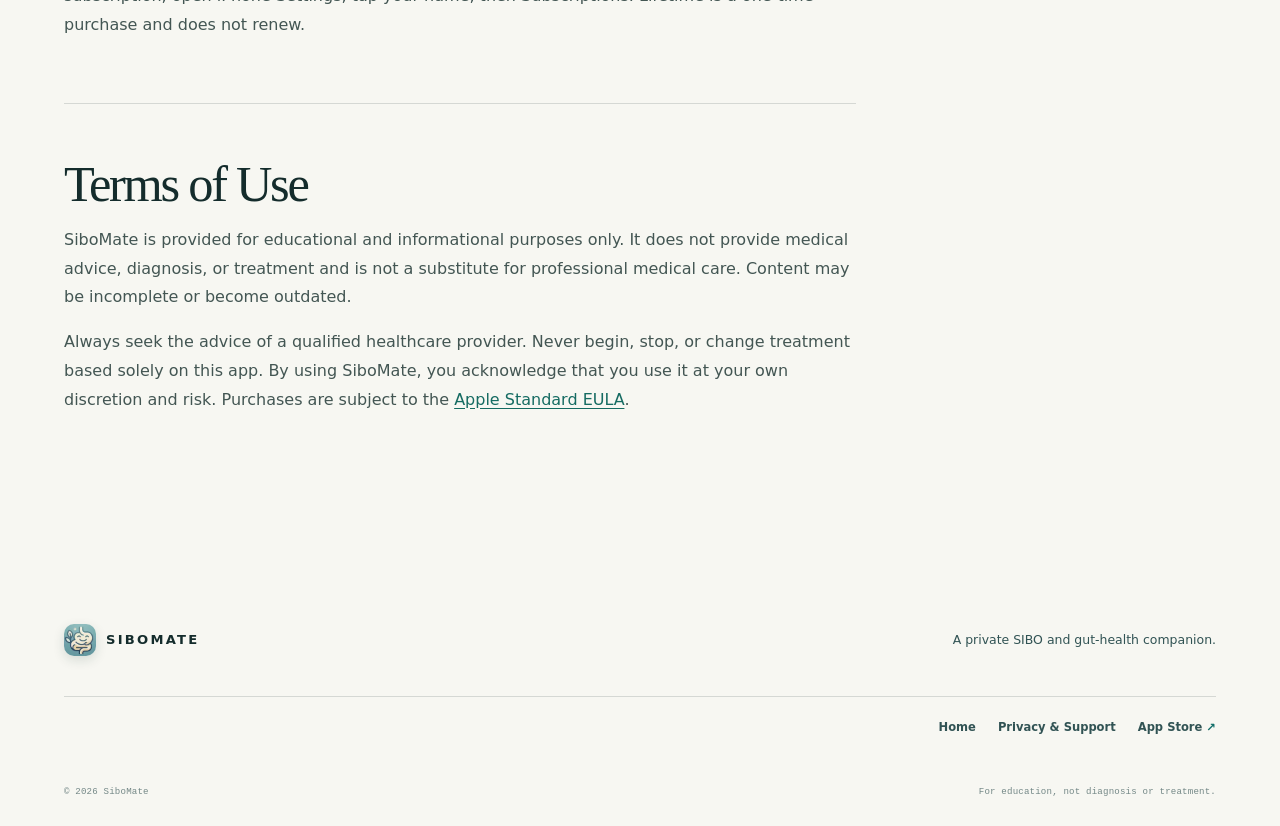
==== commit d142de39: "Add SEO metadata and production launch files" ====
--- a/privacy.html
+++ b/privacy.html
@@ -4,13 +4,22 @@
     <meta charset="UTF-8" />
     <meta name="viewport" content="width=device-width, initial-scale=1" />
     <meta name="theme-color" content="#f7f7f2" />
+    <meta name="referrer" content="strict-origin-when-cross-origin" />
+    <meta http-equiv="Content-Security-Policy" content="default-src 'self'; base-uri 'self'; object-src 'none'; frame-ancestors 'none'; form-action 'self'; script-src 'none'; style-src 'self' 'unsafe-inline' https://fonts.googleapis.com; font-src https://fonts.gstatic.com; img-src 'self' data:; connect-src 'self'; upgrade-insecure-requests" />
     <meta name="description" content="SiboMate privacy policy, terms of use, and support information." />
     <link rel="canonical" href="https://sibomate.me/privacy.html" />
     <meta property="og:title" content="Privacy &amp; Support · SiboMate" />
     <meta property="og:description" content="How SiboMate handles your information, purchases, and support requests." />
     <meta property="og:url" content="https://sibomate.me/privacy.html" />
+    <meta property="og:type" content="website" />
+    <meta property="og:image" content="https://sibomate.me/social-share.jpg" />
+    <meta name="twitter:card" content="summary_large_image" />
+    <meta name="twitter:title" content="Privacy &amp; Support · SiboMate" />
+    <meta name="twitter:description" content="How SiboMate handles your information, purchases, and support requests." />
+    <meta name="twitter:image" content="https://sibomate.me/social-share.jpg" />
     <title>Privacy &amp; Support · SiboMate</title>
-    <link rel="icon" href="icon.png" />
+    <link rel="icon" type="image/png" sizes="32x32" href="favicon-32.png" />
+    <link rel="apple-touch-icon" sizes="180x180" href="apple-touch-icon.png" />
     <link rel="preconnect" href="https://fonts.googleapis.com" />
     <link rel="preconnect" href="https://fonts.gstatic.com" crossorigin />
     <link href="https://fonts.googleapis.com/css2?family=DM+Mono:wght@400;500&amp;family=DM+Sans:wght@400;500;600;700&amp;family=Fraunces:opsz,wght@9..144,500;9..144,600&amp;display=swap" rel="stylesheet" />
@@ -19,7 +28,7 @@
   <body>
     <div class="site-shell">
       <header class="site-header">
-        <a class="brand" href="index.html" aria-label="SiboMate home"><img class="brand-mark" src="icon.png" alt="" width="32" height="32" /><span class="brand-name">SiboMate</span></a>
+        <a class="brand" href="index.html" aria-label="SiboMate home"><img class="brand-mark" src="icon-ui.webp" alt="" width="32" height="32" /><span class="brand-name">SiboMate</span></a>
         <a class="button button-small button-dark" href="https://apps.apple.com/us/app/sibomate/id6792794417" target="_blank" rel="noreferrer">Get the app <span>↗</span></a>
       </header>
 
@@ -79,7 +88,7 @@
       </main>
 
       <footer class="site-footer section-pad">
-        <div class="footer-main"><a class="brand" href="index.html"><img class="brand-mark" src="icon.png" alt="" width="32" height="32" /><span class="brand-name">SiboMate</span></a><p>A private SIBO and gut-health companion.</p></div>
+        <div class="footer-main"><a class="brand" href="index.html"><img class="brand-mark" src="icon-ui.webp" alt="" width="32" height="32" /><span class="brand-name">SiboMate</span></a><p>A private SIBO and gut-health companion.</p></div>
         <div class="footer-links"><a href="index.html">Home</a><a href="privacy.html">Privacy &amp; Support</a><a href="https://apps.apple.com/us/app/sibomate/id6792794417" target="_blank" rel="noreferrer">App Store <span>↗</span></a></div>
         <div class="footer-bottom"><span>© 2026 SiboMate</span><span>For education, not diagnosis or treatment.</span></div>
       </footer>
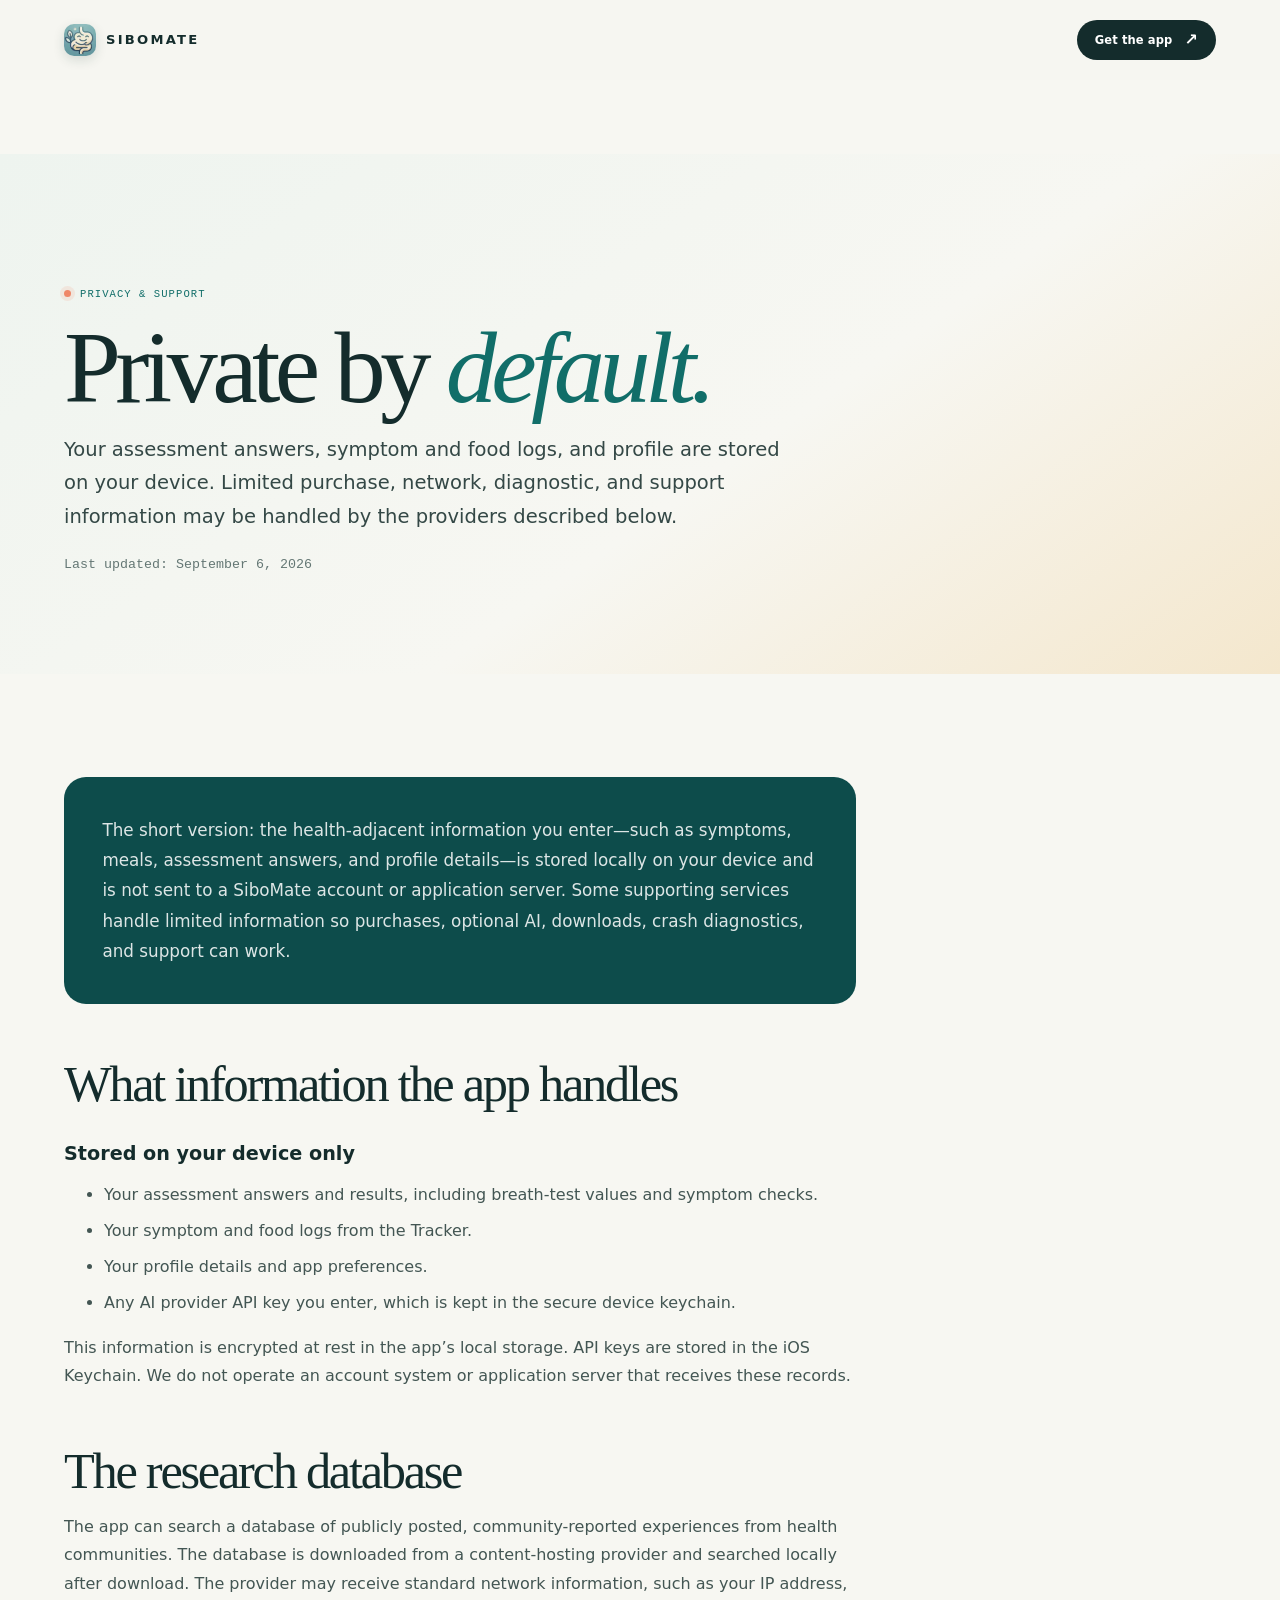
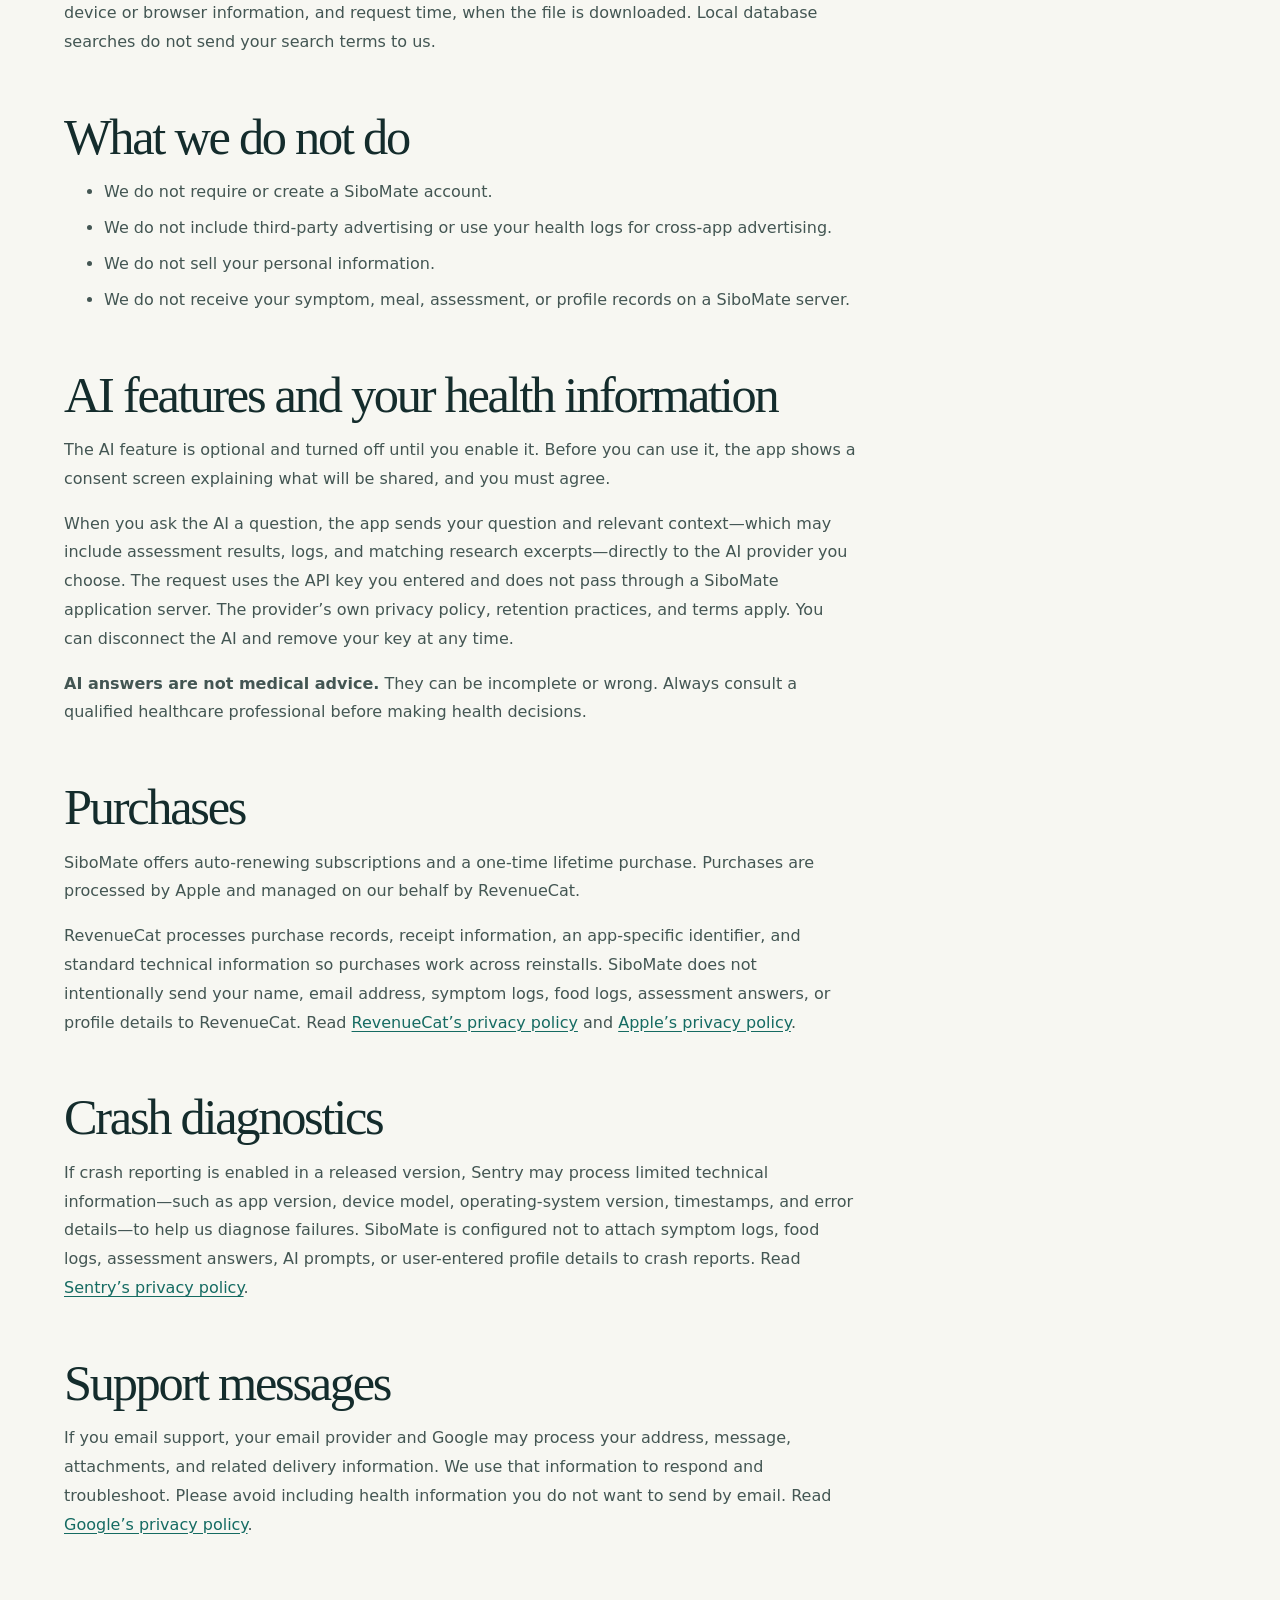
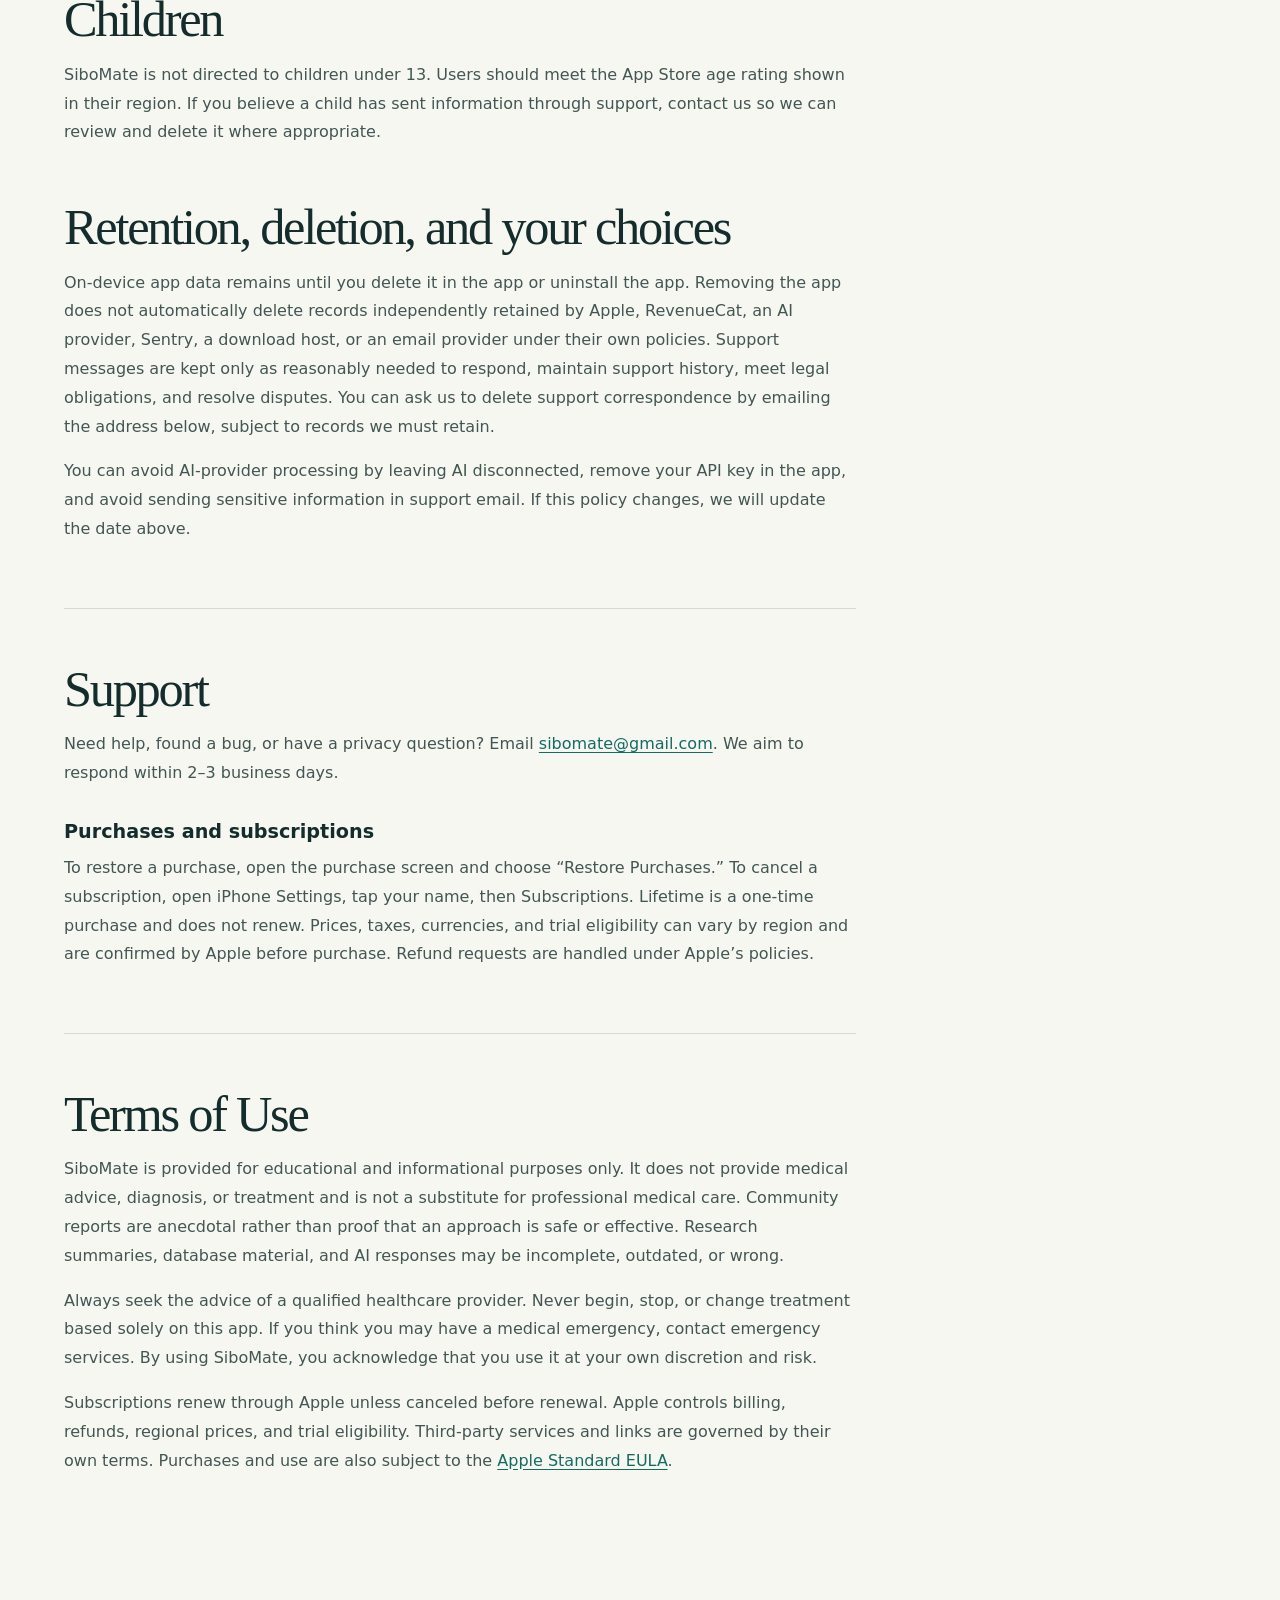
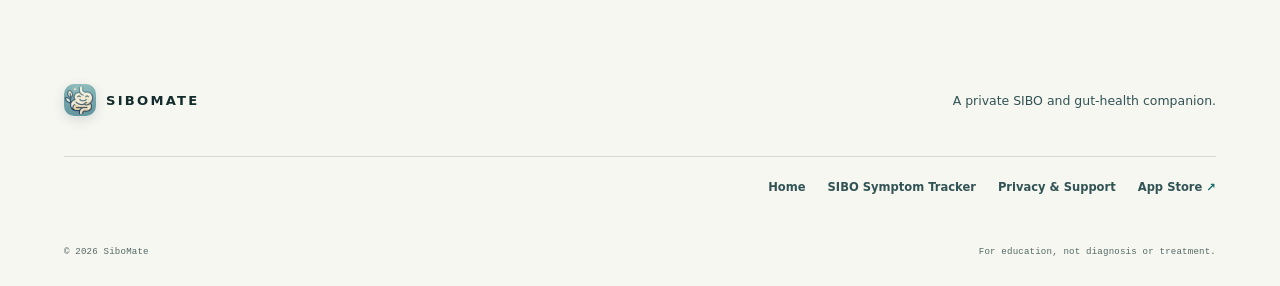
==== commit 72e19669: "Improve search visibility and privacy accuracy" ====
--- a/privacy.html
+++ b/privacy.html
@@ -5,8 +5,8 @@
     <meta name="viewport" content="width=device-width, initial-scale=1" />
     <meta name="theme-color" content="#f7f7f2" />
     <meta name="referrer" content="strict-origin-when-cross-origin" />
-    <meta http-equiv="Content-Security-Policy" content="default-src 'self'; base-uri 'self'; object-src 'none'; frame-ancestors 'none'; form-action 'self'; script-src 'none'; style-src 'self' 'unsafe-inline' https://fonts.googleapis.com; font-src https://fonts.gstatic.com; img-src 'self' data:; connect-src 'self'; upgrade-insecure-requests" />
-    <meta name="description" content="SiboMate privacy policy, terms of use, and support information." />
+    <meta http-equiv="Content-Security-Policy" content="default-src 'self'; base-uri 'self'; object-src 'none'; form-action 'self'; script-src 'none'; style-src 'self' 'unsafe-inline' https://fonts.googleapis.com; font-src https://fonts.gstatic.com; img-src 'self' data:; connect-src 'self'; upgrade-insecure-requests" />
+    <meta name="description" content="How SiboMate handles on-device health information, optional AI requests, purchases, diagnostics, support, and your choices." />
     <link rel="canonical" href="https://sibomate.me/privacy.html" />
     <meta property="og:title" content="Privacy &amp; Support · SiboMate" />
     <meta property="og:description" content="How SiboMate handles your information, purchases, and support requests." />
@@ -36,12 +36,12 @@
         <section class="legal-hero section-pad">
           <div class="eyebrow"><span class="eyebrow-dot"></span> Privacy &amp; Support</div>
           <h1>Private by <em>default.</em></h1>
-          <p>Your assessment answers, symptom and food logs, and profile are stored only on your device. We don’t run accounts, and we don’t collect or sell your personal information.</p>
-          <small>Last updated: September 5, 2026</small>
+          <p>Your assessment answers, symptom and food logs, and profile are stored on your device. Limited purchase, network, diagnostic, and support information may be handled by the providers described below.</p>
+          <small>Last updated: September 6, 2026</small>
         </section>
 
         <article class="legal-content section-pad">
-          <p class="legal-lede">The short version: everything you enter stays on your phone. Nothing is sent to us. The only time your information leaves your device is when you choose to ask the AI a question—and then it goes directly to the AI provider you selected, using your own key, never through our servers.</p>
+          <p class="legal-lede">The short version: the health-adjacent information you enter—such as symptoms, meals, assessment answers, and profile details—is stored locally on your device and is not sent to a SiboMate account or application server. Some supporting services handle limited information so purchases, optional AI, downloads, crash diagnostics, and support can work.</p>
 
           <h2>What information the app handles</h2>
           <h3>Stored on your device only</h3>
@@ -51,45 +51,53 @@
             <li>Your profile details and app preferences.</li>
             <li>Any AI provider API key you enter, which is kept in the secure device keychain.</li>
           </ul>
-          <p>This information is saved using your device’s local storage and secure keychain. It is not transmitted to us and we have no way to see it.</p>
+          <p>This information is encrypted at rest in the app’s local storage. API keys are stored in the iOS Keychain. We do not operate an account system or application server that receives these records.</p>
 
           <h2>The research database</h2>
-          <p>The app can search a database of publicly posted, community-reported experiences from health communities. You can download this database to your device so searches run entirely offline. When searches run on your device, your search terms never leave your phone.</p>
+          <p>The app can search a database of publicly posted, community-reported experiences from health communities. The database is downloaded from a content-hosting provider and searched locally after download. The provider may receive standard network information, such as your IP address, device or browser information, and request time, when the file is downloaded. Local database searches do not send your search terms to us.</p>
 
           <h2>What we do not do</h2>
-          <ul><li>We do not require or create an account.</li><li>We do not use third-party advertising or tracking SDKs.</li><li>We do not sell or share your personal information.</li></ul>
+          <ul><li>We do not require or create a SiboMate account.</li><li>We do not include third-party advertising or use your health logs for cross-app advertising.</li><li>We do not sell your personal information.</li><li>We do not receive your symptom, meal, assessment, or profile records on a SiboMate server.</li></ul>
 
           <h2>AI features and your health information</h2>
           <p>The AI feature is optional and turned off until you enable it. Before you can use it, the app shows a consent screen explaining what will be shared, and you must agree.</p>
-          <p>When you ask the AI a question, the app sends your question and relevant context—which may include assessment results, logs, and matching research excerpts—directly to the AI provider you choose. The request uses the API key you entered and does not pass through our servers. The provider’s own privacy policy and terms apply. You can disconnect the AI and remove your key at any time.</p>
+          <p>When you ask the AI a question, the app sends your question and relevant context—which may include assessment results, logs, and matching research excerpts—directly to the AI provider you choose. The request uses the API key you entered and does not pass through a SiboMate application server. The provider’s own privacy policy, retention practices, and terms apply. You can disconnect the AI and remove your key at any time.</p>
           <p><strong>AI answers are not medical advice.</strong> They can be incomplete or wrong. Always consult a qualified healthcare professional before making health decisions.</p>
 
           <h2>Purchases</h2>
           <p>SiboMate offers auto-renewing subscriptions and a one-time lifetime purchase. Purchases are processed by Apple and managed on our behalf by RevenueCat.</p>
-          <p>RevenueCat processes purchase records, receipt information, and an anonymous identifier so purchases work across reinstalls. It does not receive your name, email, or the health information you enter. Read <a href="https://www.revenuecat.com/privacy" target="_blank" rel="noopener">RevenueCat’s privacy policy</a> and <a href="https://www.apple.com/legal/privacy/" target="_blank" rel="noopener">Apple’s privacy policy</a>.</p>
+          <p>RevenueCat processes purchase records, receipt information, an app-specific identifier, and standard technical information so purchases work across reinstalls. SiboMate does not intentionally send your name, email address, symptom logs, food logs, assessment answers, or profile details to RevenueCat. Read <a href="https://www.revenuecat.com/privacy" target="_blank" rel="noopener">RevenueCat’s privacy policy</a> and <a href="https://www.apple.com/legal/privacy/" target="_blank" rel="noopener">Apple’s privacy policy</a>.</p>
+
+          <h2>Crash diagnostics</h2>
+          <p>If crash reporting is enabled in a released version, Sentry may process limited technical information—such as app version, device model, operating-system version, timestamps, and error details—to help us diagnose failures. SiboMate is configured not to attach symptom logs, food logs, assessment answers, AI prompts, or user-entered profile details to crash reports. Read <a href="https://sentry.io/privacy/" target="_blank" rel="noopener">Sentry’s privacy policy</a>.</p>
+
+          <h2>Support messages</h2>
+          <p>If you email support, your email provider and Google may process your address, message, attachments, and related delivery information. We use that information to respond and troubleshoot. Please avoid including health information you do not want to send by email. Read <a href="https://policies.google.com/privacy" target="_blank" rel="noopener">Google’s privacy policy</a>.</p>
 
           <h2>Children</h2>
-          <p>SiboMate is intended for adults and is not directed to children under 13. We do not knowingly collect information from children.</p>
+          <p>SiboMate is not directed to children under 13. Users should meet the App Store age rating shown in their region. If you believe a child has sent information through support, contact us so we can review and delete it where appropriate.</p>
 
-          <h2>Changes and your rights</h2>
-          <p>Because your data lives on your device, you can delete it at any time by clearing the app’s data or uninstalling the app. If this policy changes, we will update the date above.</p>
+          <h2>Retention, deletion, and your choices</h2>
+          <p>On-device app data remains until you delete it in the app or uninstall the app. Removing the app does not automatically delete records independently retained by Apple, RevenueCat, an AI provider, Sentry, a download host, or an email provider under their own policies. Support messages are kept only as reasonably needed to respond, maintain support history, meet legal obligations, and resolve disputes. You can ask us to delete support correspondence by emailing the address below, subject to records we must retain.</p>
+          <p>You can avoid AI-provider processing by leaving AI disconnected, remove your API key in the app, and avoid sending sensitive information in support email. If this policy changes, we will update the date above.</p>
 
           <hr />
           <h2>Support</h2>
           <p>Need help, found a bug, or have a privacy question? Email <a href="mailto:sibomate@gmail.com">sibomate@gmail.com</a>. We aim to respond within 2–3 business days.</p>
           <h3>Purchases and subscriptions</h3>
-          <p>To restore a purchase, open the purchase screen and choose “Restore Purchases.” To cancel a subscription, open iPhone Settings, tap your name, then Subscriptions. Lifetime is a one-time purchase and does not renew.</p>
+          <p>To restore a purchase, open the purchase screen and choose “Restore Purchases.” To cancel a subscription, open iPhone Settings, tap your name, then Subscriptions. Lifetime is a one-time purchase and does not renew. Prices, taxes, currencies, and trial eligibility can vary by region and are confirmed by Apple before purchase. Refund requests are handled under Apple’s policies.</p>
 
           <hr />
           <h2>Terms of Use</h2>
-          <p>SiboMate is provided for educational and informational purposes only. It does not provide medical advice, diagnosis, or treatment and is not a substitute for professional medical care. Content may be incomplete or become outdated.</p>
-          <p>Always seek the advice of a qualified healthcare provider. Never begin, stop, or change treatment based solely on this app. By using SiboMate, you acknowledge that you use it at your own discretion and risk. Purchases are subject to the <a href="https://www.apple.com/legal/internet-services/itunes/dev/stdeula/" target="_blank" rel="noopener">Apple Standard EULA</a>.</p>
+          <p>SiboMate is provided for educational and informational purposes only. It does not provide medical advice, diagnosis, or treatment and is not a substitute for professional medical care. Community reports are anecdotal rather than proof that an approach is safe or effective. Research summaries, database material, and AI responses may be incomplete, outdated, or wrong.</p>
+          <p>Always seek the advice of a qualified healthcare provider. Never begin, stop, or change treatment based solely on this app. If you think you may have a medical emergency, contact emergency services. By using SiboMate, you acknowledge that you use it at your own discretion and risk.</p>
+          <p>Subscriptions renew through Apple unless canceled before renewal. Apple controls billing, refunds, regional prices, and trial eligibility. Third-party services and links are governed by their own terms. Purchases and use are also subject to the <a href="https://www.apple.com/legal/internet-services/itunes/dev/stdeula/" target="_blank" rel="noopener">Apple Standard EULA</a>.</p>
         </article>
       </main>
 
       <footer class="site-footer section-pad">
         <div class="footer-main"><a class="brand" href="index.html"><img class="brand-mark" src="icon-ui.webp" alt="" width="32" height="32" /><span class="brand-name">SiboMate</span></a><p>A private SIBO and gut-health companion.</p></div>
-        <div class="footer-links"><a href="index.html">Home</a><a href="privacy.html">Privacy &amp; Support</a><a href="https://apps.apple.com/us/app/sibomate/id6792794417" target="_blank" rel="noreferrer">App Store <span>↗</span></a></div>
+        <div class="footer-links"><a href="index.html">Home</a><a href="sibo-symptom-tracker.html">SIBO Symptom Tracker</a><a href="privacy.html">Privacy &amp; Support</a><a href="https://apps.apple.com/us/app/sibomate/id6792794417" target="_blank" rel="noreferrer">App Store <span>↗</span></a></div>
         <div class="footer-bottom"><span>© 2026 SiboMate</span><span>For education, not diagnosis or treatment.</span></div>
       </footer>
     </div>
--- a/styles.css
+++ b/styles.css
@@ -133,7 +133,7 @@
 .plans { padding-bottom: clamp(6rem, 11vw, 10rem); }.plans-intro { max-width: 670px; }.plans-intro h2 { margin-bottom: 17px; }.plan-grid { display: grid; grid-template-columns: repeat(3, 1fr); gap: 14px; margin-top: 50px; }.plan-card { min-height: 255px; padding: 25px; display: flex; flex-direction: column; align-items: flex-start; border: 1px solid var(--line); border-radius: 18px; background: var(--white); transition: transform .25s ease, box-shadow .25s ease; }.plan-card:hover { transform: translateY(-4px); box-shadow: var(--shadow); }.plan-card-featured { color: var(--white); background: var(--teal); border-color: var(--teal); position: relative; }.plan-badge { align-self: flex-end; padding: 6px 9px; color: var(--teal-deep); background: var(--mint); border-radius: 99px; font-family: var(--mono); font-size: .55rem; font-weight: 500; letter-spacing: .08em; text-transform: uppercase; }.plan-card strong { margin-top: 33px; font-family: var(--display); font-size: 2.5rem; font-weight: 500; letter-spacing: -.04em; }.plan-card strong span { color: var(--ink-soft); font-family: var(--sans); font-size: .83rem; font-weight: 600; letter-spacing: 0; }.plan-card-featured strong span { color: rgba(255,255,255,.7); }.plan-card small { margin-top: 6px; color: var(--ink-soft); font-size: .72rem; }.plan-card-featured small { color: rgba(255,255,255,.7); }.plan-card a { display: inline-flex; gap: 8px; align-items: center; margin-top: auto; color: var(--teal); font-size: .75rem; font-weight: 700; }.plan-card-featured a { color: var(--mint); }.plan-footnote { max-width: 630px; margin: 24px auto 0; text-align: center; color: #687d7b; font-family: var(--mono); font-size: .59rem; line-height: 1.6; }
 
 .faq { display: grid; grid-template-columns: .8fr 1.2fr; gap: clamp(3rem, 9vw, 10rem); padding-bottom: clamp(6rem, 11vw, 10rem); }.faq-heading h2 { margin-bottom: 0; }.faq-list { border-top: 1px solid var(--line); }.faq-list details { border-bottom: 1px solid var(--line); }.faq-list summary { min-height: 72px; display: flex; align-items: center; justify-content: space-between; gap: 18px; list-style: none; cursor: pointer; font-size: .93rem; font-weight: 700; }.faq-list summary::-webkit-details-marker { display: none; }.faq-list summary span { color: var(--teal); font-size: 1.25rem; font-weight: 400; transition: transform .2s ease; }.faq-list details[open] summary span { transform: rotate(45deg); }.faq-list p { max-width: 600px; margin: -3px 40px 23px 0; color: var(--ink-soft); font-size: .84rem; line-height: 1.7; }
-.final-cta { display: flex; flex-direction: column; align-items: center; text-align: center; padding-top: clamp(5rem, 10vw, 9rem); padding-bottom: clamp(5rem, 10vw, 9rem); background: var(--mint); border-radius: 28px; }.final-cta-mark { display: block; width: 82px; height: 82px; margin-bottom: 25px; border-radius: 24px; object-fit: cover; box-shadow: 0 14px 28px rgba(20, 55, 53, .14); }.final-cta h2 { margin: 20px 0 30px; font-size: clamp(3rem, 6vw, 6.3rem); }.site-footer { padding-top: 65px; padding-bottom: 30px; }.footer-main { display: flex; align-items: center; justify-content: space-between; gap: 20px; padding-bottom: 40px; border-bottom: 1px solid var(--line); }.footer-main p { margin: 0; color: var(--ink-soft); font-size: .78rem; }.footer-links { display: flex; justify-content: flex-end; gap: 22px; margin-top: 23px; color: var(--ink-soft); font-size: .72rem; font-weight: 600; }.footer-links span { color: var(--teal); }.footer-bottom { display: flex; justify-content: space-between; gap: 20px; margin-top: 52px; color: #748887; font-family: var(--mono); font-size: .57rem; letter-spacing: .02em; }
+.final-cta { display: flex; flex-direction: column; align-items: center; text-align: center; padding-top: clamp(5rem, 10vw, 9rem); padding-bottom: clamp(5rem, 10vw, 9rem); background: var(--mint); border-radius: 28px; }.final-cta-mark { display: block; width: 82px; height: 82px; margin-bottom: 25px; border-radius: 24px; object-fit: cover; box-shadow: 0 14px 28px rgba(20, 55, 53, .14); }.final-cta h2 { margin: 20px 0 30px; font-size: clamp(3rem, 6vw, 6.3rem); }.site-footer { padding-top: 65px; padding-bottom: 30px; }.footer-main { display: flex; align-items: center; justify-content: space-between; gap: 20px; padding-bottom: 40px; border-bottom: 1px solid var(--line); }.footer-main p { margin: 0; color: var(--ink-soft); font-size: .78rem; }.footer-links { display: flex; justify-content: flex-end; gap: 22px; margin-top: 23px; color: var(--ink-soft); font-size: .72rem; font-weight: 600; }.footer-links span { color: var(--teal); }.footer-bottom { display: flex; justify-content: space-between; gap: 20px; margin-top: 52px; color: #536966; font-family: var(--mono); font-size: .57rem; letter-spacing: .02em; }
 
 .reveal { opacity: 0; transform: translateY(18px); transition: opacity .7s ease, transform .7s cubic-bezier(.2,.75,.25,1); }.reveal.is-visible { opacity: 1; transform: translateY(0); }.reveal-delay-short { transition-delay: .08s; }.reveal-delay { transition-delay: .14s; }
 
@@ -144,3 +144,33 @@
   .section-pad { padding-left: 1.2rem; padding-right: 1.2rem; }.site-header { padding-left: 1.2rem; padding-right: 1.2rem; }.brand-name { font-size: .76rem; }.hero { padding-top: 3.7rem; }.hero h1 { font-size: clamp(3rem, 14vw, 4.65rem); }.hero-lede { font-size: .96rem; line-height: 1.65; }.hero-actions { align-items: stretch; flex-direction: column; gap: 17px; }.hero-actions .button { width: 100%; }.hero-actions .text-link { align-self: flex-start; }.hero-visual { min-height: 470px; margin-top: 10px; }.phone-frame { width: 215px; }.phone-wrap { top: 36px; }.phone-glow { width: 180px; height: 280px; top: 65px; }.hero-orbit-one { width: 350px; height: 250px; left: 50%; transform: translateX(-50%) rotate(-18deg); }.hero-orbit-two { width: 380px; height: 260px; left: 50%; transform: translateX(-50%) rotate(34deg); }.floating-card { min-width: 145px; padding: 10px 11px; }.floating-card-top { top: 98px; left: 0; }.floating-card-bottom { right: 0; bottom: 67px; }.floating-card strong { font-size: .63rem; }.floating-card small { font-size: .56rem; }.trust-strip { grid-template-columns: 1fr; gap: 17px; padding-top: 22px; padding-bottom: 22px; }.story { padding-top: 5rem; padding-bottom: 5.5rem; }.section-intro p, .feature-heading > p, .plans-intro p { font-size: .92rem; }.steps-grid { grid-template-columns: 1fr; margin-top: 35px; gap: 13px; }.step-card { min-height: 340px; }.step-illustration { height: 116px; margin-top: 27px; }.features { padding-bottom: 5.5rem; }.feature-heading { margin-bottom: 30px; }.feature-heading h2 { font-size: 3rem; }.feature-row, .feature-row-reverse { display: flex; flex-direction: column; gap: 28px; align-items: stretch; padding: 1.15rem; }.feature-row-reverse .feature-image, .feature-row-reverse .feature-copy { order: initial; }.feature-image { max-width: 270px; align-self: center; }.feature-copy h3 { font-size: 2.25rem; }.feature-copy p { font-size: .84rem; }.privacy-band { grid-template-columns: 1fr; padding-top: 2.7rem; padding-bottom: 2.7rem; border-radius: 21px; }.privacy-icon { width: 58px; height: 58px; border-radius: 17px; }.privacy-band h2 { font-size: 2.6rem; }.privacy-band p { font-size: .84rem; }.privacy-band .button { grid-column: auto; width: 100%; }.plans { padding-bottom: 5.5rem; }.plans-intro h2 { font-size: 3rem; }.plan-grid { grid-template-columns: 1fr; gap: 11px; margin-top: 30px; }.plan-card { min-height: 190px; padding: 20px; }.plan-card strong { margin-top: 21px; font-size: 2.2rem; }.plan-card a { margin-top: 20px; }.plan-card-featured { order: -1; }.faq { padding-bottom: 5.5rem; }.faq-heading h2 { font-size: 3rem; }.faq-list summary { min-height: 68px; font-size: .84rem; }.faq-list p { font-size: .8rem; margin-right: 20px; }.final-cta { border-radius: 21px; padding-top: 4.5rem; padding-bottom: 4.5rem; }.final-cta h2 { font-size: 3.15rem; }.site-footer { padding-top: 50px; }.footer-main { align-items: flex-start; flex-direction: column; padding-bottom: 28px; }.footer-links { justify-content: flex-start; flex-wrap: wrap; }.footer-bottom { flex-direction: column; gap: 9px; margin-top: 37px; line-height: 1.5; }
 }
 @media (prefers-reduced-motion: reduce) { html { scroll-behavior: auto; }.reveal { opacity: 1; transform: none; transition: none; }.button, .step-card, .plan-card { transition: none; } }
+
+/* Search-focused product guide */
+.guide-page { padding-top: 74px; }
+.guide-hero { display: grid; grid-template-columns: minmax(0, 1.15fr) minmax(280px, .65fr); align-items: center; gap: clamp(2rem, 7vw, 7rem); padding-top: clamp(5rem, 10vw, 9rem); padding-bottom: clamp(4rem, 8vw, 7rem); background: linear-gradient(145deg, #eef4ef 0%, #f7f7f2 58%, #f4e7cd 100%); }
+.guide-hero h1 { max-width: 920px; margin: 20px 0 22px; font-size: clamp(3.4rem, 7vw, 7rem); line-height: .93; letter-spacing: -.055em; }
+.guide-hero p { max-width: 720px; color: #344846; font-size: clamp(1rem, 1.8vw, 1.18rem); line-height: 1.75; }
+.guide-hero-card { padding: clamp(1.4rem, 4vw, 2.2rem); color: var(--white); background: var(--teal-deep); border-radius: 26px; box-shadow: 0 24px 50px rgba(20,55,53,.18); }
+.guide-hero-card strong { display: block; margin-bottom: 20px; font-family: var(--display); font-size: 1.75rem; font-weight: 500; }
+.guide-hero-card ul { margin: 0; padding-left: 1.1rem; color: rgba(255,255,255,.78); line-height: 1.8; }
+.guide-hero-card li + li { margin-top: .5rem; }
+.guide-content { max-width: 1100px; padding-top: clamp(4rem, 8vw, 7rem); padding-bottom: clamp(5rem, 10vw, 9rem); }
+.guide-lede { max-width: 860px; margin-bottom: 4rem; font-size: clamp(1.12rem, 2vw, 1.35rem); line-height: 1.8; color: #344846; }
+.guide-grid { display: grid; grid-template-columns: repeat(3, 1fr); gap: 15px; }
+.guide-card { min-height: 250px; padding: 26px; border: 1px solid var(--line); border-radius: 20px; background: var(--white); box-shadow: 0 8px 23px rgba(31,76,72,.04); }
+.guide-card span { color: var(--teal); font-family: var(--mono); font-size: .62rem; letter-spacing: .08em; text-transform: uppercase; }
+.guide-card h2 { margin: 1.2rem 0 .8rem; font-size: clamp(1.7rem, 3vw, 2.35rem); }
+.guide-card p { color: var(--ink-soft); line-height: 1.75; }
+.guide-section { padding-top: clamp(4.5rem, 9vw, 8rem); }
+.guide-section > h2 { max-width: 760px; }
+.guide-section > p { max-width: 780px; color: var(--ink-soft); line-height: 1.8; }
+.guide-checklist { display: grid; grid-template-columns: repeat(2, 1fr); gap: 14px; margin-top: 2.2rem; }
+.guide-checklist div { padding: 22px; border-radius: 17px; background: var(--sage); }
+.guide-checklist strong { display: block; margin-bottom: 7px; }
+.guide-checklist p { margin: 0; color: var(--ink-soft); line-height: 1.65; }
+.guide-notice { margin-top: 4rem; padding: clamp(1.6rem, 4vw, 2.5rem); color: rgba(255,255,255,.82); background: var(--teal-deep); border-radius: 24px; line-height: 1.8; }
+.guide-faq { margin-top: 4rem; }
+.guide-actions { display: flex; flex-wrap: wrap; align-items: center; gap: 18px; margin-top: 30px; }
+.guide-nav-cta { flex: 0 0 auto; }
+@media (max-width: 820px) { .guide-hero { grid-template-columns: 1fr; }.guide-grid { grid-template-columns: 1fr; }.guide-card { min-height: auto; } }
+@media (max-width: 620px) { .guide-page { padding-top: 70px; }.guide-nav-cta { padding: 10px 14px; font-size: .68rem; }.guide-hero h1 { font-size: clamp(3rem, 14vw, 4.5rem); }.guide-checklist { grid-template-columns: 1fr; }.guide-actions { align-items: stretch; flex-direction: column; }.guide-actions .button { width: 100%; }.guide-actions .text-link { align-self: flex-start; } }
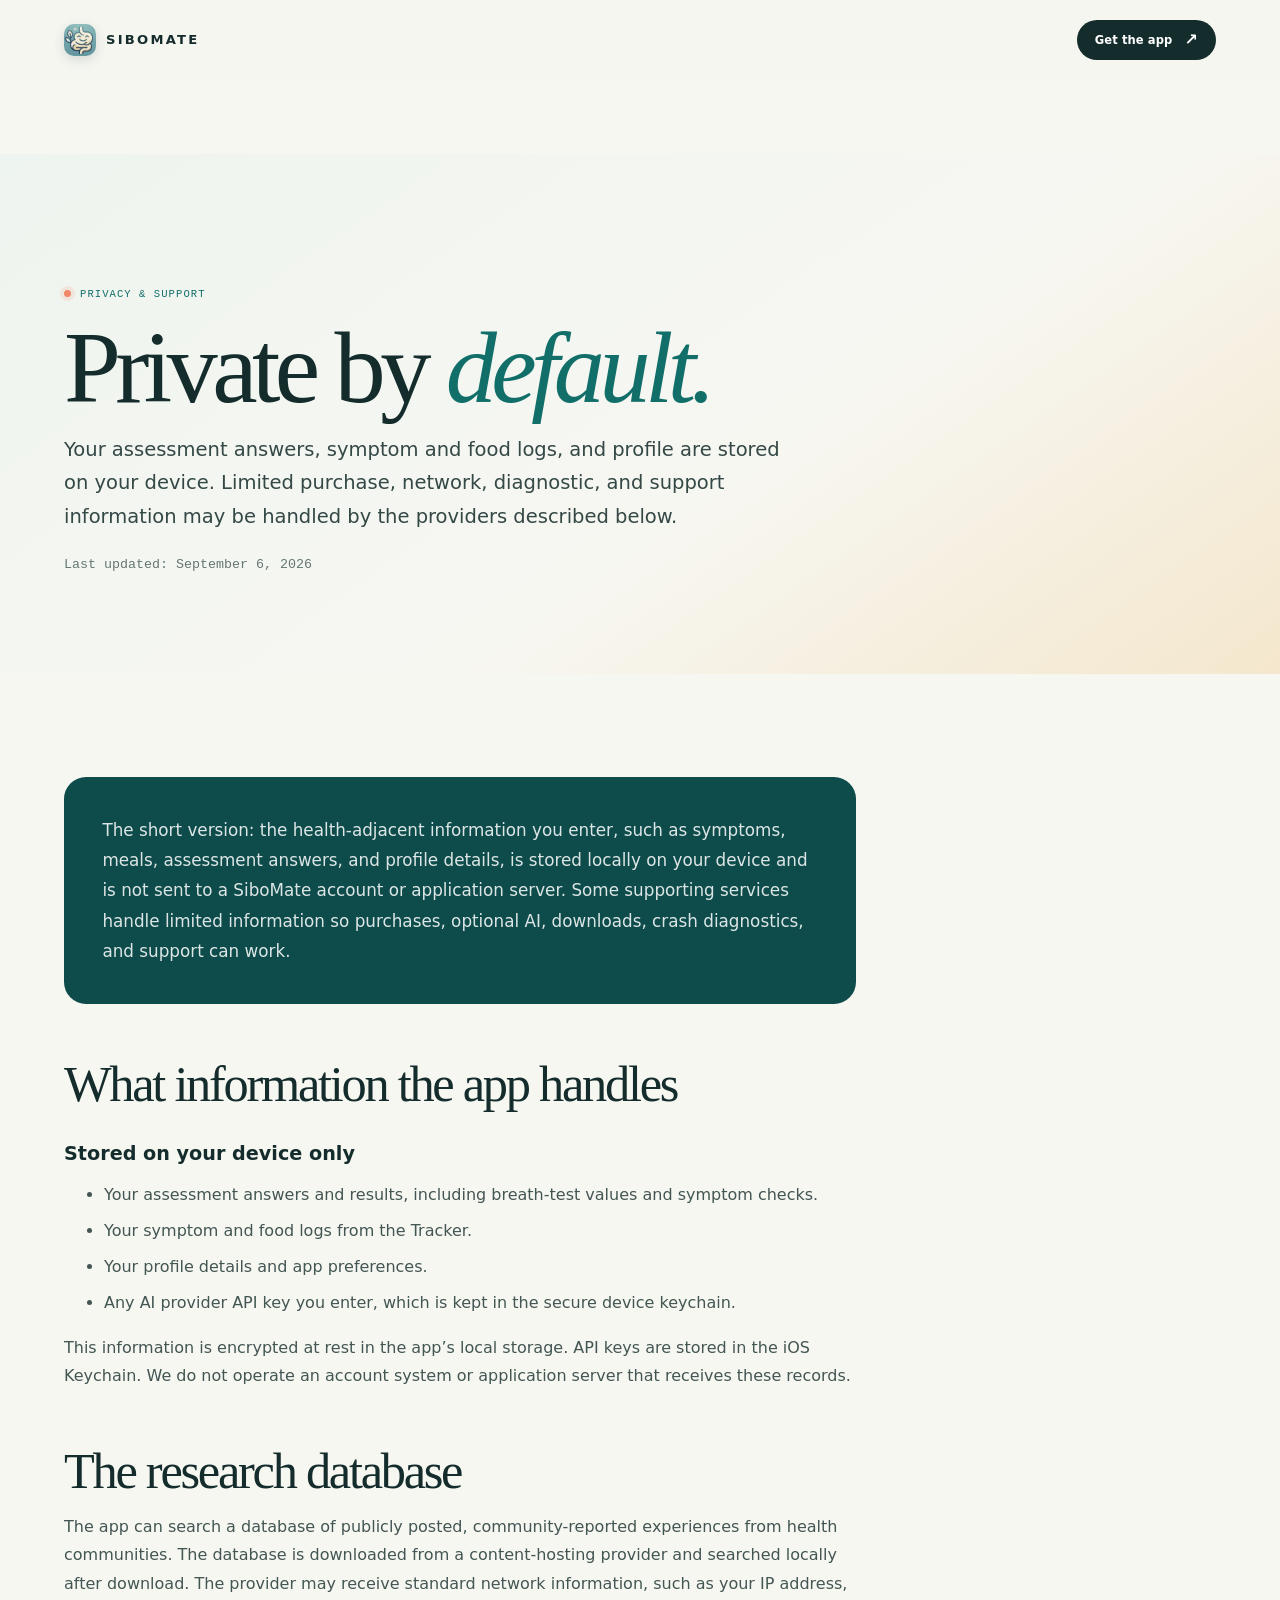
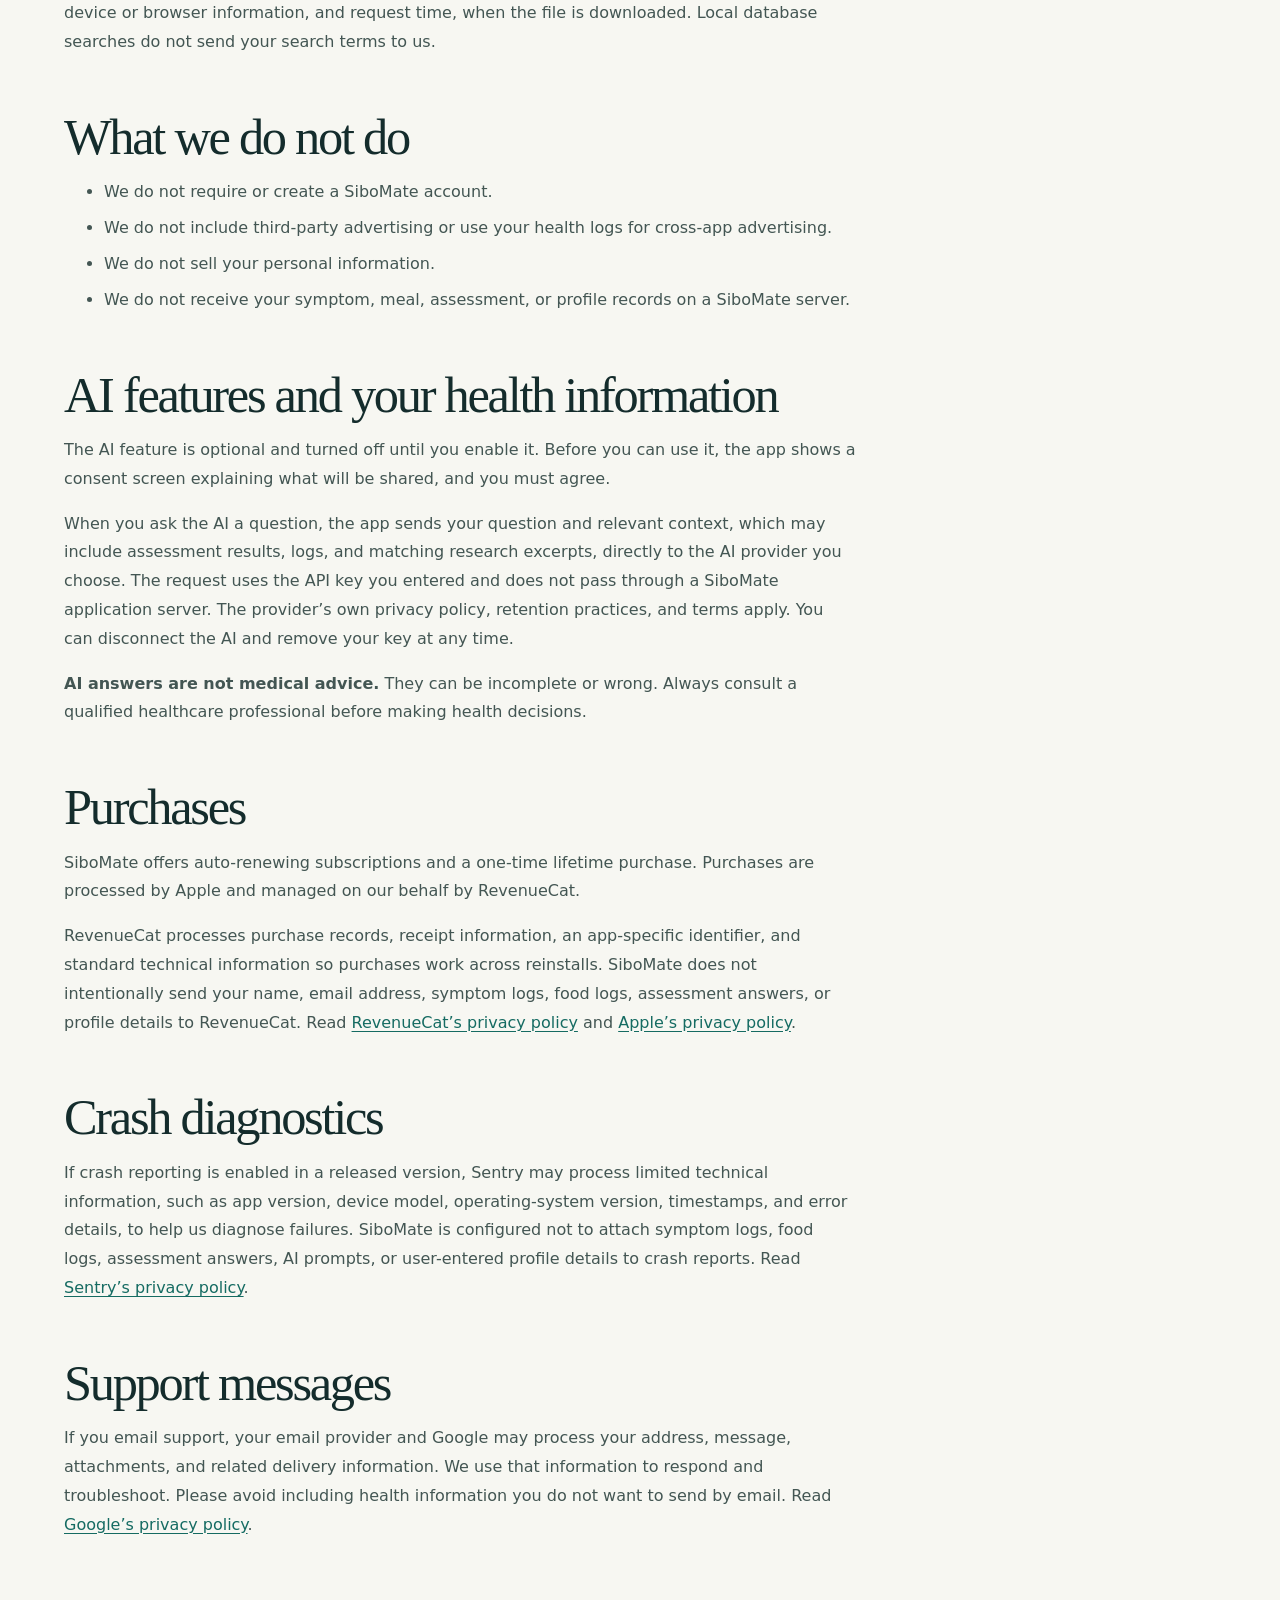
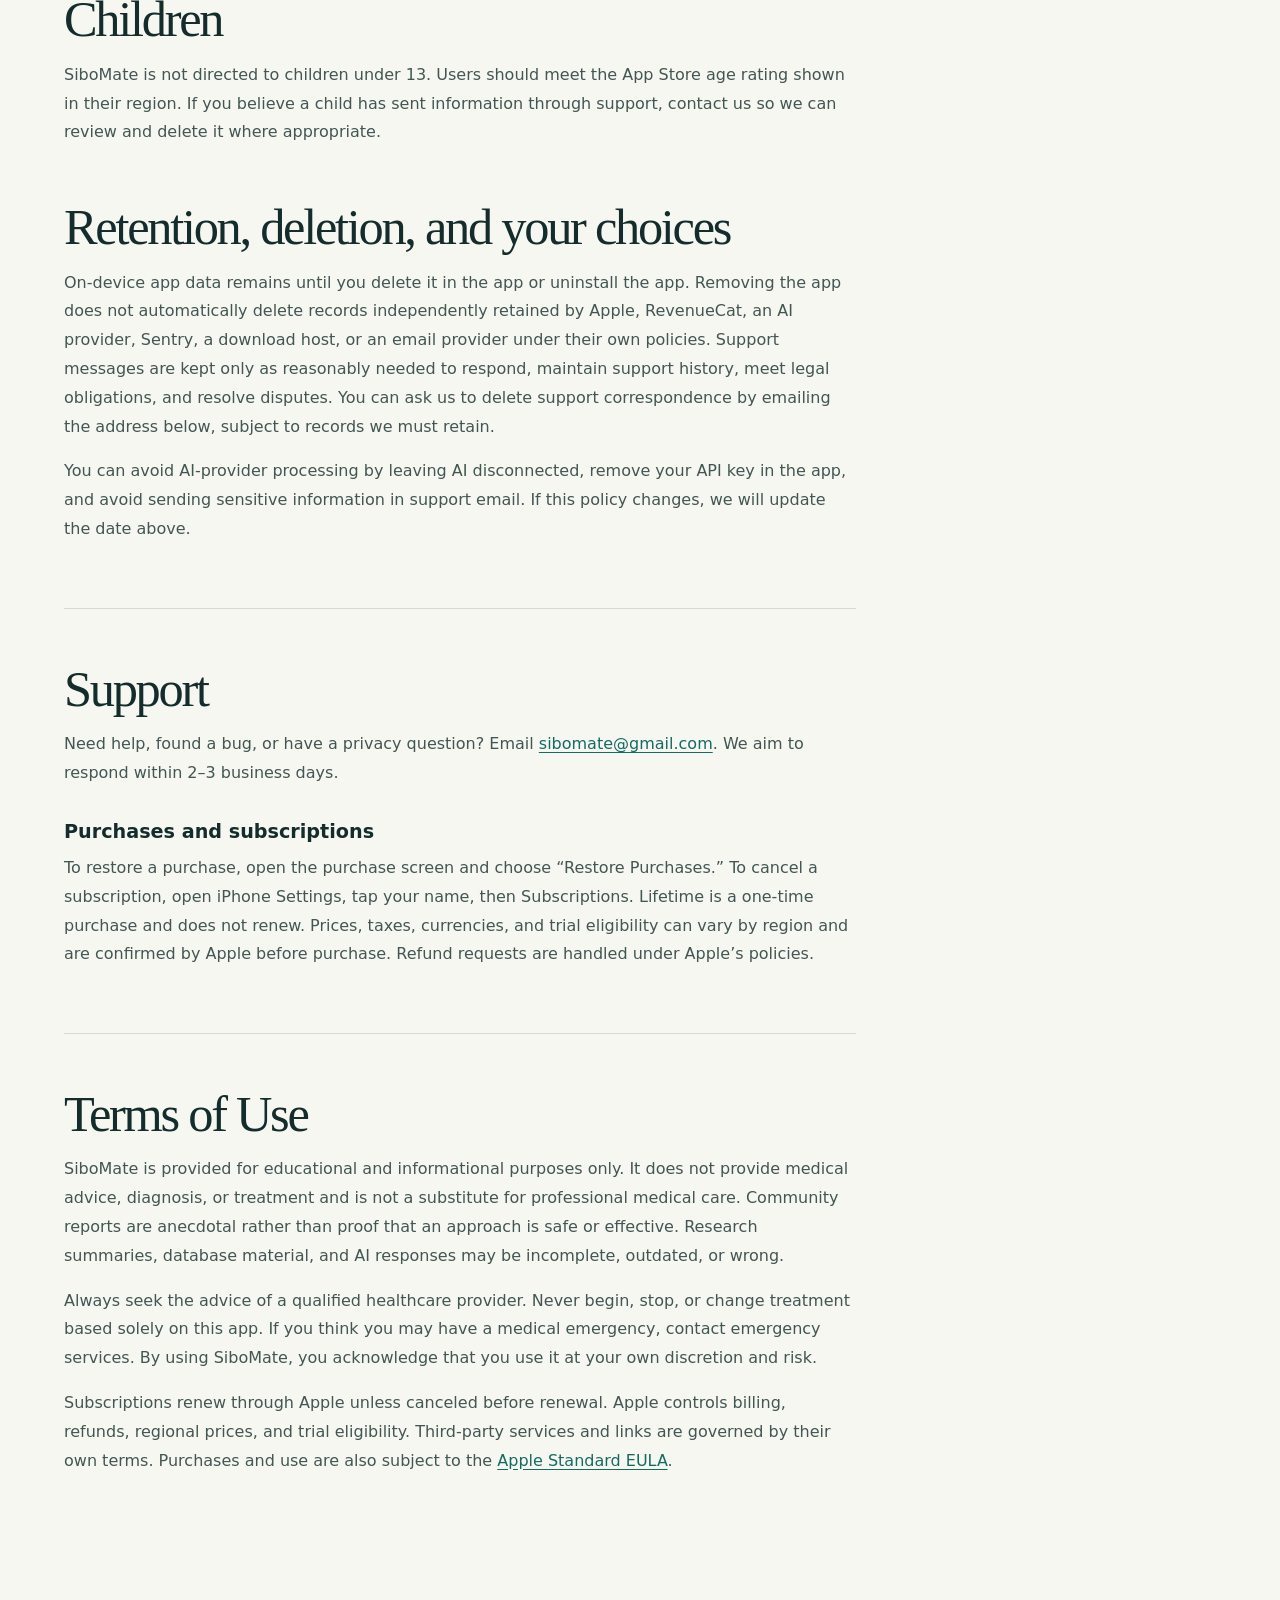
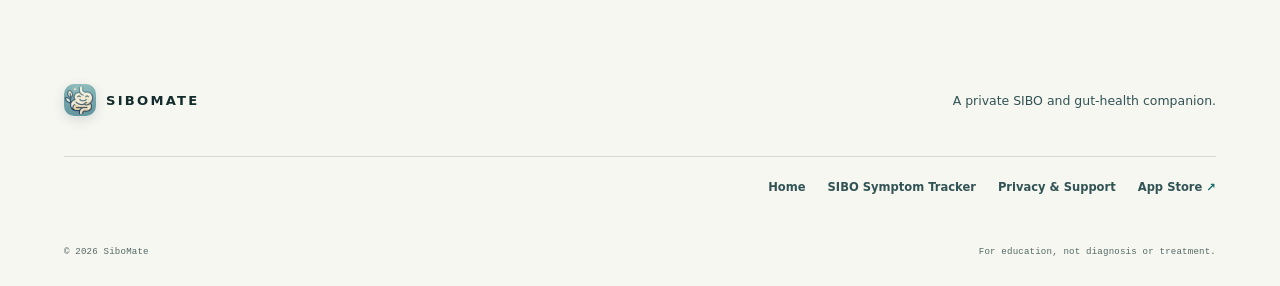
==== commit 8275aa7c: "Strengthen SiboMate homepage search signals" ====
--- a/privacy.html
+++ b/privacy.html
@@ -28,7 +28,7 @@
   <body>
     <div class="site-shell">
       <header class="site-header">
-        <a class="brand" href="index.html" aria-label="SiboMate home"><img class="brand-mark" src="icon-ui.webp" alt="" width="32" height="32" /><span class="brand-name">SiboMate</span></a>
+        <a class="brand" href="/" aria-label="SiboMate home"><img class="brand-mark" src="icon-ui.webp" alt="" width="32" height="32" /><span class="brand-name">SiboMate</span></a>
         <a class="button button-small button-dark" href="https://apps.apple.com/us/app/sibomate/id6792794417" target="_blank" rel="noreferrer">Get the app <span>↗</span></a>
       </header>
 
@@ -41,7 +41,7 @@
         </section>
 
         <article class="legal-content section-pad">
-          <p class="legal-lede">The short version: the health-adjacent information you enter—such as symptoms, meals, assessment answers, and profile details—is stored locally on your device and is not sent to a SiboMate account or application server. Some supporting services handle limited information so purchases, optional AI, downloads, crash diagnostics, and support can work.</p>
+          <p class="legal-lede">The short version: the health-adjacent information you enter, such as symptoms, meals, assessment answers, and profile details, is stored locally on your device and is not sent to a SiboMate account or application server. Some supporting services handle limited information so purchases, optional AI, downloads, crash diagnostics, and support can work.</p>
 
           <h2>What information the app handles</h2>
           <h3>Stored on your device only</h3>
@@ -61,7 +61,7 @@
 
           <h2>AI features and your health information</h2>
           <p>The AI feature is optional and turned off until you enable it. Before you can use it, the app shows a consent screen explaining what will be shared, and you must agree.</p>
-          <p>When you ask the AI a question, the app sends your question and relevant context—which may include assessment results, logs, and matching research excerpts—directly to the AI provider you choose. The request uses the API key you entered and does not pass through a SiboMate application server. The provider’s own privacy policy, retention practices, and terms apply. You can disconnect the AI and remove your key at any time.</p>
+          <p>When you ask the AI a question, the app sends your question and relevant context, which may include assessment results, logs, and matching research excerpts, directly to the AI provider you choose. The request uses the API key you entered and does not pass through a SiboMate application server. The provider’s own privacy policy, retention practices, and terms apply. You can disconnect the AI and remove your key at any time.</p>
           <p><strong>AI answers are not medical advice.</strong> They can be incomplete or wrong. Always consult a qualified healthcare professional before making health decisions.</p>
 
           <h2>Purchases</h2>
@@ -69,7 +69,7 @@
           <p>RevenueCat processes purchase records, receipt information, an app-specific identifier, and standard technical information so purchases work across reinstalls. SiboMate does not intentionally send your name, email address, symptom logs, food logs, assessment answers, or profile details to RevenueCat. Read <a href="https://www.revenuecat.com/privacy" target="_blank" rel="noopener">RevenueCat’s privacy policy</a> and <a href="https://www.apple.com/legal/privacy/" target="_blank" rel="noopener">Apple’s privacy policy</a>.</p>
 
           <h2>Crash diagnostics</h2>
-          <p>If crash reporting is enabled in a released version, Sentry may process limited technical information—such as app version, device model, operating-system version, timestamps, and error details—to help us diagnose failures. SiboMate is configured not to attach symptom logs, food logs, assessment answers, AI prompts, or user-entered profile details to crash reports. Read <a href="https://sentry.io/privacy/" target="_blank" rel="noopener">Sentry’s privacy policy</a>.</p>
+          <p>If crash reporting is enabled in a released version, Sentry may process limited technical information, such as app version, device model, operating-system version, timestamps, and error details, to help us diagnose failures. SiboMate is configured not to attach symptom logs, food logs, assessment answers, AI prompts, or user-entered profile details to crash reports. Read <a href="https://sentry.io/privacy/" target="_blank" rel="noopener">Sentry’s privacy policy</a>.</p>
 
           <h2>Support messages</h2>
           <p>If you email support, your email provider and Google may process your address, message, attachments, and related delivery information. We use that information to respond and troubleshoot. Please avoid including health information you do not want to send by email. Read <a href="https://policies.google.com/privacy" target="_blank" rel="noopener">Google’s privacy policy</a>.</p>
@@ -96,8 +96,8 @@
       </main>
 
       <footer class="site-footer section-pad">
-        <div class="footer-main"><a class="brand" href="index.html"><img class="brand-mark" src="icon-ui.webp" alt="" width="32" height="32" /><span class="brand-name">SiboMate</span></a><p>A private SIBO and gut-health companion.</p></div>
-        <div class="footer-links"><a href="index.html">Home</a><a href="sibo-symptom-tracker.html">SIBO Symptom Tracker</a><a href="privacy.html">Privacy &amp; Support</a><a href="https://apps.apple.com/us/app/sibomate/id6792794417" target="_blank" rel="noreferrer">App Store <span>↗</span></a></div>
+        <div class="footer-main"><a class="brand" href="/"><img class="brand-mark" src="icon-ui.webp" alt="" width="32" height="32" /><span class="brand-name">SiboMate</span></a><p>A private SIBO and gut-health companion.</p></div>
+        <div class="footer-links"><a href="/">Home</a><a href="sibo-symptom-tracker.html">SIBO Symptom Tracker</a><a href="privacy.html">Privacy &amp; Support</a><a href="https://apps.apple.com/us/app/sibomate/id6792794417" target="_blank" rel="noreferrer">App Store <span>↗</span></a></div>
         <div class="footer-bottom"><span>© 2026 SiboMate</span><span>For education, not diagnosis or treatment.</span></div>
       </footer>
     </div>
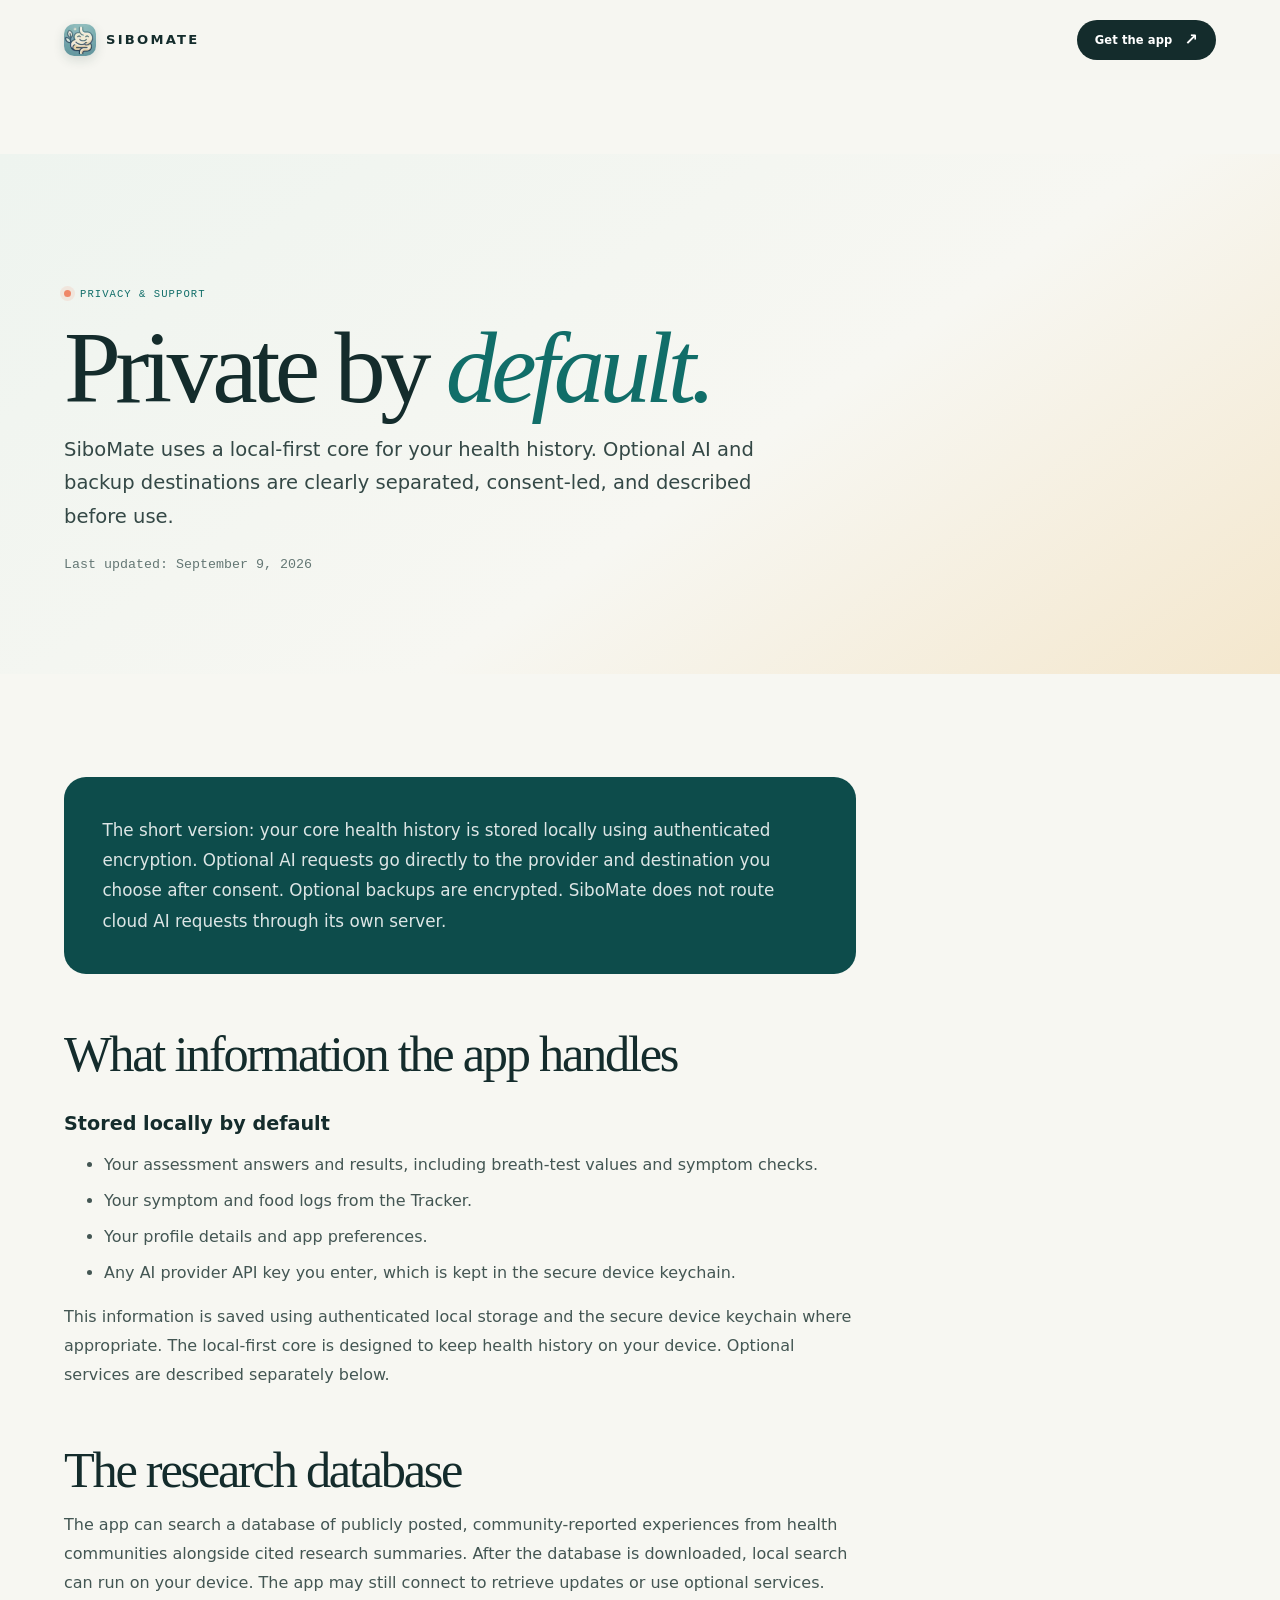
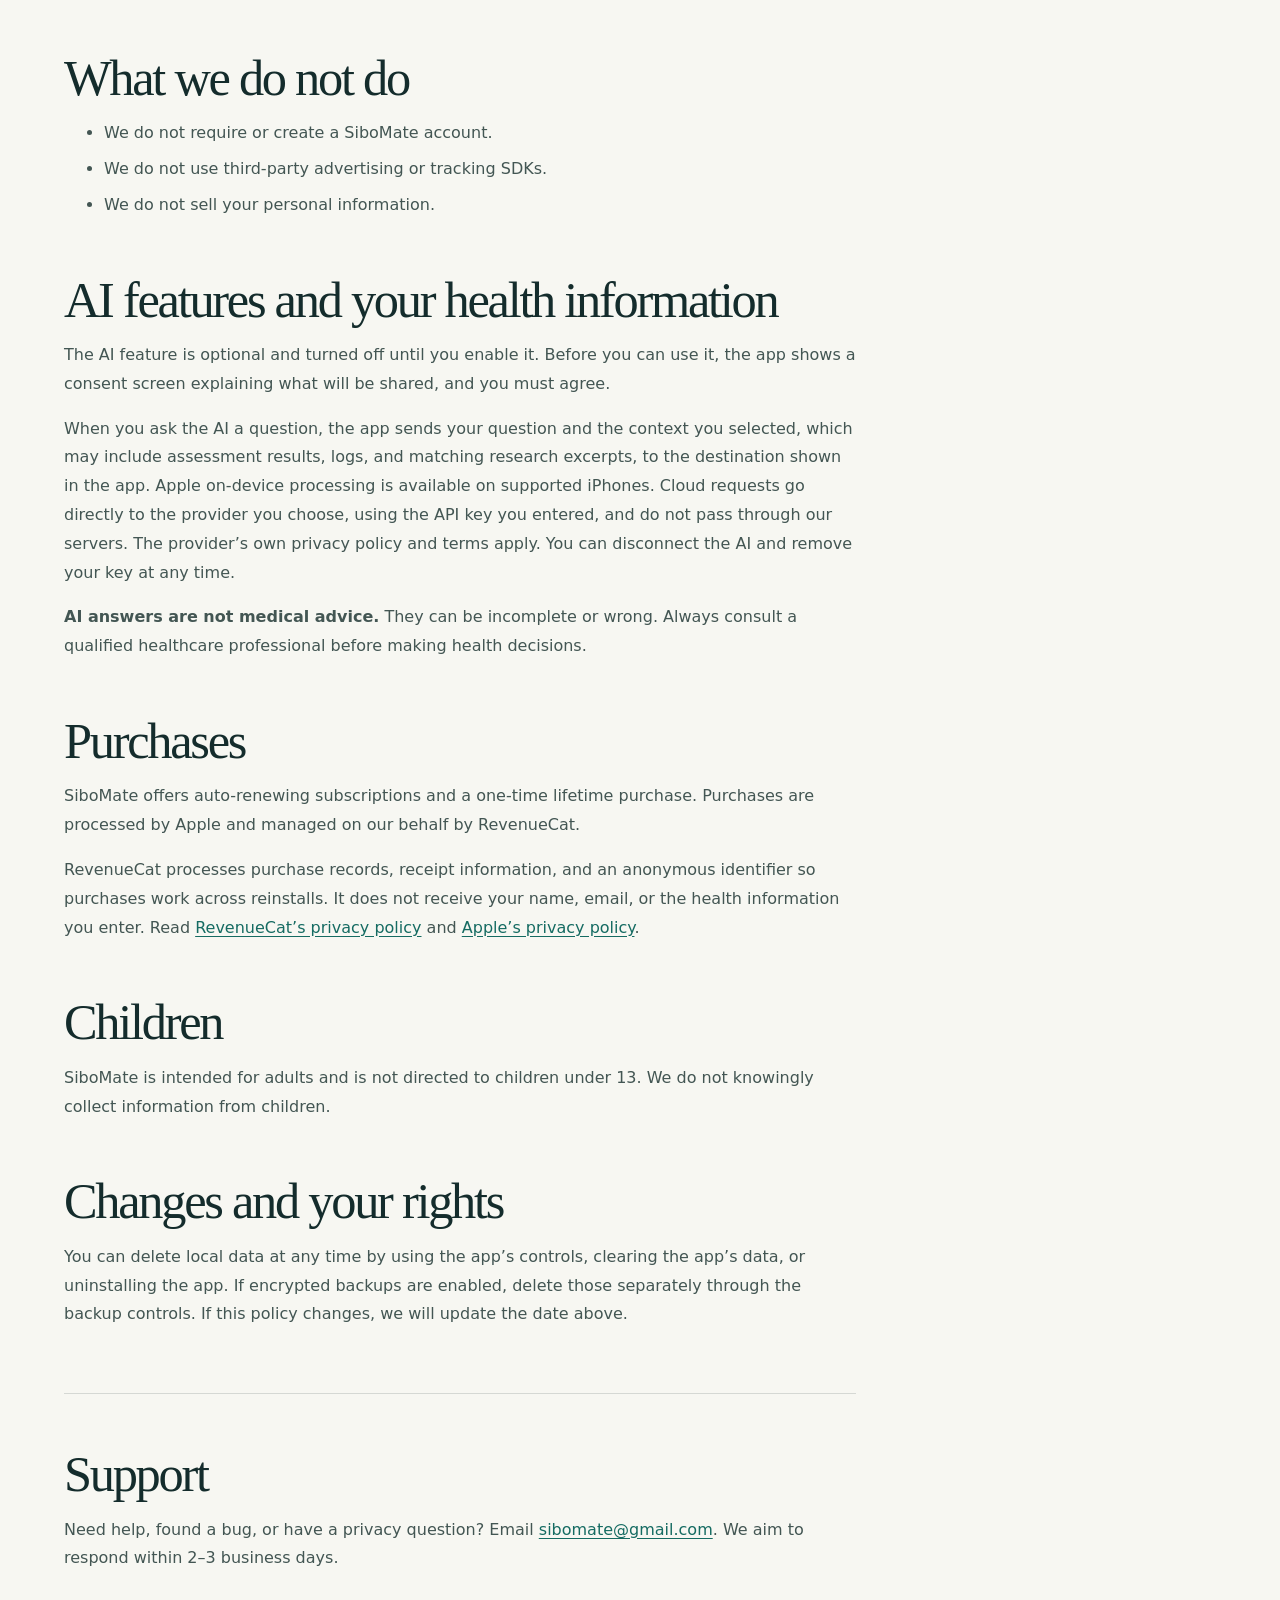
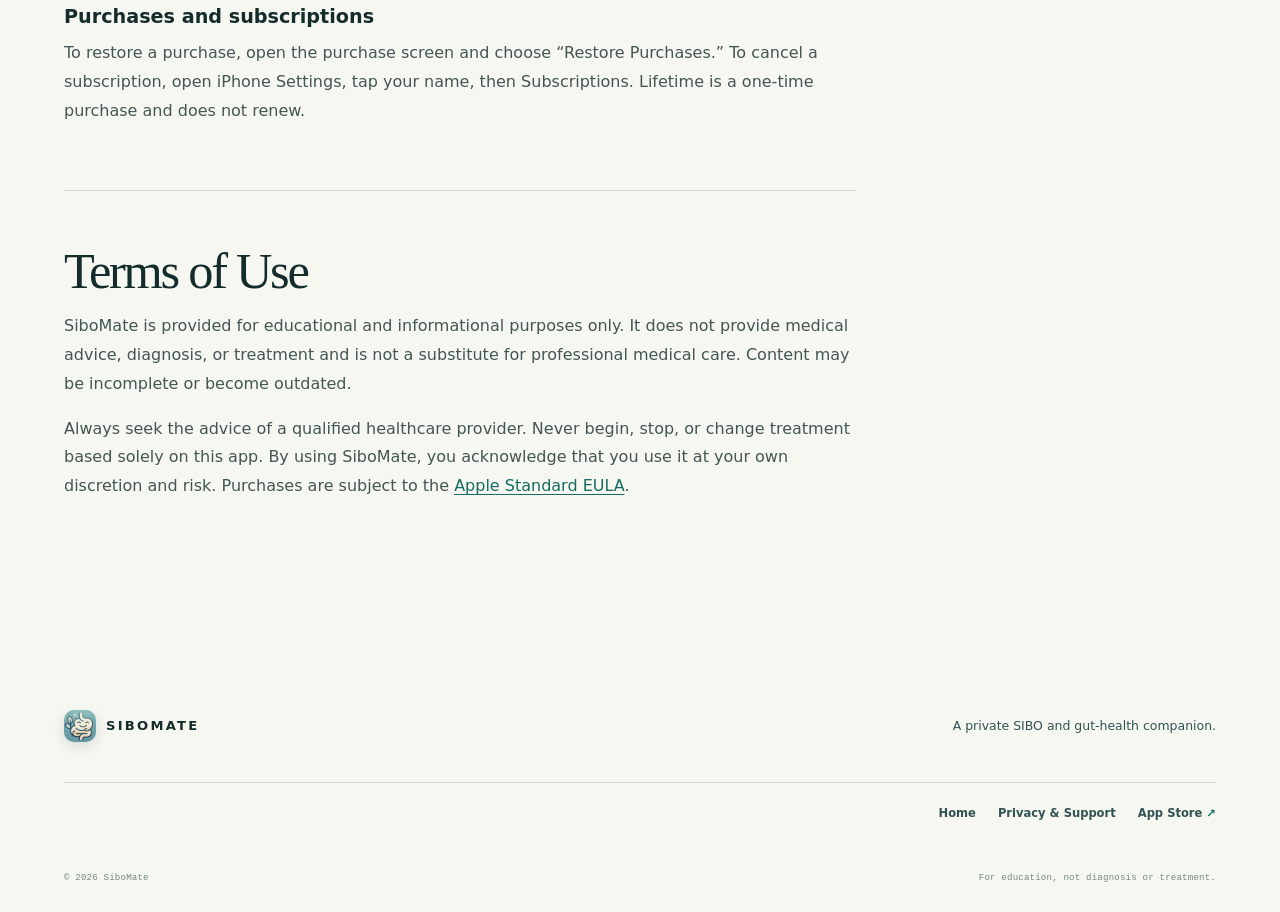
==== commit 3fbbd96b: "Publish approved SiboMate website refresh" ====
--- a/privacy.html
+++ b/privacy.html
@@ -6,7 +6,7 @@
     <meta name="theme-color" content="#f7f7f2" />
     <meta name="referrer" content="strict-origin-when-cross-origin" />
     <meta http-equiv="Content-Security-Policy" content="default-src 'self'; base-uri 'self'; object-src 'none'; form-action 'self'; script-src 'none'; style-src 'self' 'unsafe-inline' https://fonts.googleapis.com; font-src https://fonts.gstatic.com; img-src 'self' data:; connect-src 'self'; upgrade-insecure-requests" />
-    <meta name="description" content="How SiboMate handles on-device health information, optional AI requests, purchases, diagnostics, support, and your choices." />
+    <meta name="description" content="SiboMate privacy policy, terms of use, and support information." />
     <link rel="canonical" href="https://sibomate.me/privacy.html" />
     <meta property="og:title" content="Privacy &amp; Support · SiboMate" />
     <meta property="og:description" content="How SiboMate handles your information, purchases, and support requests." />
@@ -28,7 +28,7 @@
   <body>
     <div class="site-shell">
       <header class="site-header">
-        <a class="brand" href="/" aria-label="SiboMate home"><img class="brand-mark" src="icon-ui.webp" alt="" width="32" height="32" /><span class="brand-name">SiboMate</span></a>
+        <a class="brand" href="index.html" aria-label="SiboMate home"><img class="brand-mark" src="icon-ui.webp" alt="" width="32" height="32" /><span class="brand-name">SiboMate</span></a>
         <a class="button button-small button-dark" href="https://apps.apple.com/us/app/sibomate/id6792794417" target="_blank" rel="noreferrer">Get the app <span>↗</span></a>
       </header>
 
@@ -36,68 +36,60 @@
         <section class="legal-hero section-pad">
           <div class="eyebrow"><span class="eyebrow-dot"></span> Privacy &amp; Support</div>
           <h1>Private by <em>default.</em></h1>
-          <p>Your assessment answers, symptom and food logs, and profile are stored on your device. Limited purchase, network, diagnostic, and support information may be handled by the providers described below.</p>
-          <small>Last updated: September 6, 2026</small>
+          <p>SiboMate uses a local-first core for your health history. Optional AI and backup destinations are clearly separated, consent-led, and described before use.</p>
+          <small>Last updated: September 9, 2026</small>
         </section>
 
         <article class="legal-content section-pad">
-          <p class="legal-lede">The short version: the health-adjacent information you enter, such as symptoms, meals, assessment answers, and profile details, is stored locally on your device and is not sent to a SiboMate account or application server. Some supporting services handle limited information so purchases, optional AI, downloads, crash diagnostics, and support can work.</p>
+          <p class="legal-lede">The short version: your core health history is stored locally using authenticated encryption. Optional AI requests go directly to the provider and destination you choose after consent. Optional backups are encrypted. SiboMate does not route cloud AI requests through its own server.</p>
 
           <h2>What information the app handles</h2>
-          <h3>Stored on your device only</h3>
+          <h3>Stored locally by default</h3>
           <ul>
             <li>Your assessment answers and results, including breath-test values and symptom checks.</li>
             <li>Your symptom and food logs from the Tracker.</li>
             <li>Your profile details and app preferences.</li>
             <li>Any AI provider API key you enter, which is kept in the secure device keychain.</li>
           </ul>
-          <p>This information is encrypted at rest in the app’s local storage. API keys are stored in the iOS Keychain. We do not operate an account system or application server that receives these records.</p>
+          <p>This information is saved using authenticated local storage and the secure device keychain where appropriate. The local-first core is designed to keep health history on your device. Optional services are described separately below.</p>
 
           <h2>The research database</h2>
-          <p>The app can search a database of publicly posted, community-reported experiences from health communities. The database is downloaded from a content-hosting provider and searched locally after download. The provider may receive standard network information, such as your IP address, device or browser information, and request time, when the file is downloaded. Local database searches do not send your search terms to us.</p>
+          <p>The app can search a database of publicly posted, community-reported experiences from health communities alongside cited research summaries. After the database is downloaded, local search can run on your device. The app may still connect to retrieve updates or use optional services.</p>
 
           <h2>What we do not do</h2>
-          <ul><li>We do not require or create a SiboMate account.</li><li>We do not include third-party advertising or use your health logs for cross-app advertising.</li><li>We do not sell your personal information.</li><li>We do not receive your symptom, meal, assessment, or profile records on a SiboMate server.</li></ul>
+          <ul><li>We do not require or create a SiboMate account.</li><li>We do not use third-party advertising or tracking SDKs.</li><li>We do not sell your personal information.</li></ul>
 
           <h2>AI features and your health information</h2>
           <p>The AI feature is optional and turned off until you enable it. Before you can use it, the app shows a consent screen explaining what will be shared, and you must agree.</p>
-          <p>When you ask the AI a question, the app sends your question and relevant context, which may include assessment results, logs, and matching research excerpts, directly to the AI provider you choose. The request uses the API key you entered and does not pass through a SiboMate application server. The provider’s own privacy policy, retention practices, and terms apply. You can disconnect the AI and remove your key at any time.</p>
+          <p>When you ask the AI a question, the app sends your question and the context you selected, which may include assessment results, logs, and matching research excerpts, to the destination shown in the app. Apple on-device processing is available on supported iPhones. Cloud requests go directly to the provider you choose, using the API key you entered, and do not pass through our servers. The provider’s own privacy policy and terms apply. You can disconnect the AI and remove your key at any time.</p>
           <p><strong>AI answers are not medical advice.</strong> They can be incomplete or wrong. Always consult a qualified healthcare professional before making health decisions.</p>
 
           <h2>Purchases</h2>
           <p>SiboMate offers auto-renewing subscriptions and a one-time lifetime purchase. Purchases are processed by Apple and managed on our behalf by RevenueCat.</p>
-          <p>RevenueCat processes purchase records, receipt information, an app-specific identifier, and standard technical information so purchases work across reinstalls. SiboMate does not intentionally send your name, email address, symptom logs, food logs, assessment answers, or profile details to RevenueCat. Read <a href="https://www.revenuecat.com/privacy" target="_blank" rel="noopener">RevenueCat’s privacy policy</a> and <a href="https://www.apple.com/legal/privacy/" target="_blank" rel="noopener">Apple’s privacy policy</a>.</p>
-
-          <h2>Crash diagnostics</h2>
-          <p>If crash reporting is enabled in a released version, Sentry may process limited technical information, such as app version, device model, operating-system version, timestamps, and error details, to help us diagnose failures. SiboMate is configured not to attach symptom logs, food logs, assessment answers, AI prompts, or user-entered profile details to crash reports. Read <a href="https://sentry.io/privacy/" target="_blank" rel="noopener">Sentry’s privacy policy</a>.</p>
-
-          <h2>Support messages</h2>
-          <p>If you email support, your email provider and Google may process your address, message, attachments, and related delivery information. We use that information to respond and troubleshoot. Please avoid including health information you do not want to send by email. Read <a href="https://policies.google.com/privacy" target="_blank" rel="noopener">Google’s privacy policy</a>.</p>
+          <p>RevenueCat processes purchase records, receipt information, and an anonymous identifier so purchases work across reinstalls. It does not receive your name, email, or the health information you enter. Read <a href="https://www.revenuecat.com/privacy" target="_blank" rel="noopener">RevenueCat’s privacy policy</a> and <a href="https://www.apple.com/legal/privacy/" target="_blank" rel="noopener">Apple’s privacy policy</a>.</p>
 
           <h2>Children</h2>
-          <p>SiboMate is not directed to children under 13. Users should meet the App Store age rating shown in their region. If you believe a child has sent information through support, contact us so we can review and delete it where appropriate.</p>
+          <p>SiboMate is intended for adults and is not directed to children under 13. We do not knowingly collect information from children.</p>
 
-          <h2>Retention, deletion, and your choices</h2>
-          <p>On-device app data remains until you delete it in the app or uninstall the app. Removing the app does not automatically delete records independently retained by Apple, RevenueCat, an AI provider, Sentry, a download host, or an email provider under their own policies. Support messages are kept only as reasonably needed to respond, maintain support history, meet legal obligations, and resolve disputes. You can ask us to delete support correspondence by emailing the address below, subject to records we must retain.</p>
-          <p>You can avoid AI-provider processing by leaving AI disconnected, remove your API key in the app, and avoid sending sensitive information in support email. If this policy changes, we will update the date above.</p>
+          <h2>Changes and your rights</h2>
+          <p>You can delete local data at any time by using the app’s controls, clearing the app’s data, or uninstalling the app. If encrypted backups are enabled, delete those separately through the backup controls. If this policy changes, we will update the date above.</p>
 
           <hr />
           <h2>Support</h2>
           <p>Need help, found a bug, or have a privacy question? Email <a href="mailto:sibomate@gmail.com">sibomate@gmail.com</a>. We aim to respond within 2–3 business days.</p>
           <h3>Purchases and subscriptions</h3>
-          <p>To restore a purchase, open the purchase screen and choose “Restore Purchases.” To cancel a subscription, open iPhone Settings, tap your name, then Subscriptions. Lifetime is a one-time purchase and does not renew. Prices, taxes, currencies, and trial eligibility can vary by region and are confirmed by Apple before purchase. Refund requests are handled under Apple’s policies.</p>
+          <p>To restore a purchase, open the purchase screen and choose “Restore Purchases.” To cancel a subscription, open iPhone Settings, tap your name, then Subscriptions. Lifetime is a one-time purchase and does not renew.</p>
 
           <hr />
           <h2>Terms of Use</h2>
-          <p>SiboMate is provided for educational and informational purposes only. It does not provide medical advice, diagnosis, or treatment and is not a substitute for professional medical care. Community reports are anecdotal rather than proof that an approach is safe or effective. Research summaries, database material, and AI responses may be incomplete, outdated, or wrong.</p>
-          <p>Always seek the advice of a qualified healthcare provider. Never begin, stop, or change treatment based solely on this app. If you think you may have a medical emergency, contact emergency services. By using SiboMate, you acknowledge that you use it at your own discretion and risk.</p>
-          <p>Subscriptions renew through Apple unless canceled before renewal. Apple controls billing, refunds, regional prices, and trial eligibility. Third-party services and links are governed by their own terms. Purchases and use are also subject to the <a href="https://www.apple.com/legal/internet-services/itunes/dev/stdeula/" target="_blank" rel="noopener">Apple Standard EULA</a>.</p>
+          <p>SiboMate is provided for educational and informational purposes only. It does not provide medical advice, diagnosis, or treatment and is not a substitute for professional medical care. Content may be incomplete or become outdated.</p>
+          <p>Always seek the advice of a qualified healthcare provider. Never begin, stop, or change treatment based solely on this app. By using SiboMate, you acknowledge that you use it at your own discretion and risk. Purchases are subject to the <a href="https://www.apple.com/legal/internet-services/itunes/dev/stdeula/" target="_blank" rel="noopener">Apple Standard EULA</a>.</p>
         </article>
       </main>
 
       <footer class="site-footer section-pad">
-        <div class="footer-main"><a class="brand" href="/"><img class="brand-mark" src="icon-ui.webp" alt="" width="32" height="32" /><span class="brand-name">SiboMate</span></a><p>A private SIBO and gut-health companion.</p></div>
-        <div class="footer-links"><a href="/">Home</a><a href="sibo-symptom-tracker.html">SIBO Symptom Tracker</a><a href="privacy.html">Privacy &amp; Support</a><a href="https://apps.apple.com/us/app/sibomate/id6792794417" target="_blank" rel="noreferrer">App Store <span>↗</span></a></div>
+        <div class="footer-main"><a class="brand" href="index.html"><img class="brand-mark" src="icon-ui.webp" alt="" width="32" height="32" /><span class="brand-name">SiboMate</span></a><p>A private SIBO and gut-health companion.</p></div>
+        <div class="footer-links"><a href="index.html">Home</a><a href="privacy.html">Privacy &amp; Support</a><a href="https://apps.apple.com/us/app/sibomate/id6792794417" target="_blank" rel="noreferrer">App Store <span>↗</span></a></div>
         <div class="footer-bottom"><span>© 2026 SiboMate</span><span>For education, not diagnosis or treatment.</span></div>
       </footer>
     </div>
--- a/styles.css
+++ b/styles.css
@@ -127,15 +127,25 @@
 .legal-page { padding-top: 74px; }.legal-hero { padding-top: clamp(5rem, 10vw, 9rem); padding-bottom: clamp(4rem, 8vw, 7rem); background: linear-gradient(145deg, #eef4ef 0%, #f7f7f2 58%, #f4e7cd 100%); }.legal-hero h1 { max-width: 850px; margin: 20px 0 18px; font-size: clamp(3.7rem, 8vw, 7.5rem); line-height: .92; letter-spacing: -.055em; }.legal-hero p { max-width: 720px; color: #344846; font-size: clamp(1rem, 1.8vw, 1.22rem); line-height: 1.7; }.legal-hero small { display: block; margin-top: 24px; font-family: var(--mono); color: #647774; }.legal-content { max-width: 920px; padding-top: clamp(4rem, 8vw, 7rem); padding-bottom: clamp(5rem, 10vw, 9rem); }.legal-content .legal-lede { padding: clamp(1.5rem, 4vw, 2.4rem); border-radius: 22px; background: var(--teal-deep); color: rgba(255,255,255,.86); font-size: 1.05rem; line-height: 1.8; }.legal-content h2 { margin: 3.5rem 0 1rem; font-size: clamp(2rem, 4vw, 3.15rem); }.legal-content h3 { margin: 2rem 0 .7rem; font-size: 1.2rem; }.legal-content p, .legal-content li { color: #435653; line-height: 1.8; }.legal-content li + li { margin-top: .45rem; }.legal-content a { color: #156b62; text-decoration: underline; text-underline-offset: 3px; }.legal-content hr { margin: 4rem 0 0; border: 0; border-top: 1px solid var(--line); }
 .feature-copy { max-width: 420px; }.feature-index { opacity: .72; }.feature-row-dark .feature-index { color: var(--mint); }.feature-copy h3 { margin: 17px 0 14px; font-family: var(--display); font-size: clamp(2rem, 3vw, 3.45rem); font-weight: 500; line-height: 1.02; letter-spacing: -.035em; }.feature-copy p { color: var(--ink-soft); font-size: .9rem; line-height: 1.7; margin-bottom: 24px; }.feature-row-dark .feature-copy p { color: rgba(255,255,255,.7); }.text-link-light { color: var(--mint); border-color: rgba(214,238,229,.4); }
 
+.privacy-proof { padding-top: clamp(5rem, 9vw, 8rem); padding-bottom: clamp(5rem, 9vw, 8rem); }
+.privacy-proof-heading { max-width: 650px; }
+.privacy-proof-heading h2 { margin-bottom: 16px; }
+.privacy-proof-heading p { max-width: 560px; color: var(--ink-soft); line-height: 1.7; }
+.proof-grid { display: grid; grid-template-columns: repeat(4, 1fr); gap: 14px; margin: 42px 0 28px; }
+.proof-card { min-height: 205px; padding: 22px; border: 1px solid var(--line); border-radius: 18px; background: rgba(255,255,255,.72); box-shadow: 0 8px 23px rgba(31,76,72,.04); }
+.proof-number { color: var(--teal); font-family: var(--mono); font-size: .62rem; letter-spacing: .08em; }
+.proof-card h3 { margin: 45px 0 10px; font-family: var(--display); font-size: 1.55rem; font-weight: 500; line-height: 1.05; letter-spacing: -.03em; }
+.proof-card p { margin: 0; color: var(--ink-soft); font-size: .78rem; line-height: 1.55; }
+.privacy-proof > .text-link { margin-top: 4px; }
 .privacy-band { display: grid; grid-template-columns: auto minmax(0, 1fr) auto; align-items: center; gap: clamp(1.25rem, 4vw, 4.5rem); padding-top: clamp(3.2rem, 6vw, 5.3rem); padding-bottom: clamp(3.2rem, 6vw, 5.3rem); color: var(--white); background: var(--teal-deep); border-radius: 28px; margin-top: 0; margin-bottom: clamp(6rem, 11vw, 11rem); }
 .privacy-icon { display: flex; align-items: center; justify-content: center; width: 74px; height: 74px; color: var(--teal-deep); background: var(--mint); border-radius: 22px; font-size: 2.2rem; transform: rotate(-7deg); }.privacy-band h2 { margin: 15px 0 13px; font-size: clamp(2.2rem, 4vw, 4.2rem); }.privacy-band p { max-width: 620px; margin: 0; color: rgba(255,255,255,.73); font-size: .92rem; line-height: 1.7; }.eyebrow-light { color: var(--mint); }.privacy-band .eyebrow-dot { background: var(--coral); }
 
 .plans { padding-bottom: clamp(6rem, 11vw, 10rem); }.plans-intro { max-width: 670px; }.plans-intro h2 { margin-bottom: 17px; }.plan-grid { display: grid; grid-template-columns: repeat(3, 1fr); gap: 14px; margin-top: 50px; }.plan-card { min-height: 255px; padding: 25px; display: flex; flex-direction: column; align-items: flex-start; border: 1px solid var(--line); border-radius: 18px; background: var(--white); transition: transform .25s ease, box-shadow .25s ease; }.plan-card:hover { transform: translateY(-4px); box-shadow: var(--shadow); }.plan-card-featured { color: var(--white); background: var(--teal); border-color: var(--teal); position: relative; }.plan-badge { align-self: flex-end; padding: 6px 9px; color: var(--teal-deep); background: var(--mint); border-radius: 99px; font-family: var(--mono); font-size: .55rem; font-weight: 500; letter-spacing: .08em; text-transform: uppercase; }.plan-card strong { margin-top: 33px; font-family: var(--display); font-size: 2.5rem; font-weight: 500; letter-spacing: -.04em; }.plan-card strong span { color: var(--ink-soft); font-family: var(--sans); font-size: .83rem; font-weight: 600; letter-spacing: 0; }.plan-card-featured strong span { color: rgba(255,255,255,.7); }.plan-card small { margin-top: 6px; color: var(--ink-soft); font-size: .72rem; }.plan-card-featured small { color: rgba(255,255,255,.7); }.plan-card a { display: inline-flex; gap: 8px; align-items: center; margin-top: auto; color: var(--teal); font-size: .75rem; font-weight: 700; }.plan-card-featured a { color: var(--mint); }.plan-footnote { max-width: 630px; margin: 24px auto 0; text-align: center; color: #687d7b; font-family: var(--mono); font-size: .59rem; line-height: 1.6; }
 
 .faq { display: grid; grid-template-columns: .8fr 1.2fr; gap: clamp(3rem, 9vw, 10rem); padding-bottom: clamp(6rem, 11vw, 10rem); }.faq-heading h2 { margin-bottom: 0; }.faq-list { border-top: 1px solid var(--line); }.faq-list details { border-bottom: 1px solid var(--line); }.faq-list summary { min-height: 72px; display: flex; align-items: center; justify-content: space-between; gap: 18px; list-style: none; cursor: pointer; font-size: .93rem; font-weight: 700; }.faq-list summary::-webkit-details-marker { display: none; }.faq-list summary span { color: var(--teal); font-size: 1.25rem; font-weight: 400; transition: transform .2s ease; }.faq-list details[open] summary span { transform: rotate(45deg); }.faq-list p { max-width: 600px; margin: -3px 40px 23px 0; color: var(--ink-soft); font-size: .84rem; line-height: 1.7; }
-.final-cta { display: flex; flex-direction: column; align-items: center; text-align: center; padding-top: clamp(5rem, 10vw, 9rem); padding-bottom: clamp(5rem, 10vw, 9rem); background: var(--mint); border-radius: 28px; }.final-cta-mark { display: block; width: 82px; height: 82px; margin-bottom: 25px; border-radius: 24px; object-fit: cover; box-shadow: 0 14px 28px rgba(20, 55, 53, .14); }.final-cta h2 { margin: 20px 0 30px; font-size: clamp(3rem, 6vw, 6.3rem); }.site-footer { padding-top: 65px; padding-bottom: 30px; }.footer-main { display: flex; align-items: center; justify-content: space-between; gap: 20px; padding-bottom: 40px; border-bottom: 1px solid var(--line); }.footer-main p { margin: 0; color: var(--ink-soft); font-size: .78rem; }.footer-links { display: flex; justify-content: flex-end; gap: 22px; margin-top: 23px; color: var(--ink-soft); font-size: .72rem; font-weight: 600; }.footer-links span { color: var(--teal); }.footer-bottom { display: flex; justify-content: space-between; gap: 20px; margin-top: 52px; color: #536966; font-family: var(--mono); font-size: .57rem; letter-spacing: .02em; }
+.final-cta { display: flex; flex-direction: column; align-items: center; text-align: center; padding-top: clamp(5rem, 10vw, 9rem); padding-bottom: clamp(5rem, 10vw, 9rem); background: var(--mint); border-radius: 28px; }.final-cta-mark { display: block; width: 82px; height: 82px; margin-bottom: 25px; border-radius: 24px; object-fit: cover; box-shadow: 0 14px 28px rgba(20, 55, 53, .14); }.final-cta h2 { margin: 20px 0 30px; font-size: clamp(3rem, 6vw, 6.3rem); }.site-footer { padding-top: 65px; padding-bottom: 30px; }.footer-main { display: flex; align-items: center; justify-content: space-between; gap: 20px; padding-bottom: 40px; border-bottom: 1px solid var(--line); }.footer-main p { margin: 0; color: var(--ink-soft); font-size: .78rem; }.footer-links { display: flex; justify-content: flex-end; gap: 22px; margin-top: 23px; color: var(--ink-soft); font-size: .72rem; font-weight: 600; }.footer-links span { color: var(--teal); }.footer-bottom { display: flex; justify-content: space-between; gap: 20px; margin-top: 52px; color: #748887; font-family: var(--mono); font-size: .57rem; letter-spacing: .02em; }
 
-.reveal { opacity: 0; transform: translateY(18px); transition: opacity .7s ease, transform .7s cubic-bezier(.2,.75,.25,1); }.reveal.is-visible { opacity: 1; transform: translateY(0); }.reveal-delay-short { transition-delay: .08s; }.reveal-delay { transition-delay: .14s; }
+.reveal { opacity: 1; transform: none; transition: opacity .7s ease, transform .7s cubic-bezier(.2,.75,.25,1); }.reveal.is-visible { opacity: 1; transform: translateY(0); }.reveal-delay-short { transition-delay: .08s; }.reveal-delay { transition-delay: .14s; }
 
 @media (max-width: 900px) {
   .desktop-nav, .header-cta { display: none; }.site-header { height: 70px; }.menu-toggle { width: 43px; height: 43px; display: flex; position: relative; align-items: center; justify-content: center; flex-direction: column; gap: 4px; border: 1px solid var(--line); border-radius: 50%; background: transparent; cursor: pointer; }.menu-toggle > span:not(.sr-only) { width: 15px; height: 1.5px; background: var(--ink); transition: transform .2s ease, opacity .2s ease; }.menu-toggle[aria-expanded="true"] > span:nth-child(1) { transform: translateY(5.5px) rotate(45deg); }.menu-toggle[aria-expanded="true"] > span:nth-child(2) { opacity: 0; }.menu-toggle[aria-expanded="true"] > span:nth-child(3) { transform: translateY(-5.5px) rotate(-45deg); }.mobile-nav { position: absolute; top: 70px; left: 0; right: 0; display: flex; flex-direction: column; gap: 0; padding: 9px 1.25rem 19px; background: rgba(247,247,242,.98); border-bottom: 1px solid var(--line); transform: translateY(-120%); transition: transform .3s ease; pointer-events: none; }.mobile-nav.is-open { transform: translateY(0); pointer-events: auto; }.mobile-nav a { padding: 14px 4px; border-bottom: 1px solid var(--line); font-size: .85rem; font-weight: 700; }.mobile-nav .button { border: 0; margin-top: 14px; color: var(--white); text-align: center; }.hero { grid-template-columns: 1fr; min-height: auto; padding-top: 4.3rem; }.hero-copy { max-width: 700px; }.hero-visual { min-height: 530px; margin: 0 auto; width: min(100%, 570px); }.floating-card-top { left: 3%; }.floating-card-bottom { right: 3%; }.feature-heading { align-items: flex-start; flex-direction: column; }.privacy-band { grid-template-columns: auto 1fr; }.privacy-band .button { grid-column: 2; justify-self: start; }.faq { grid-template-columns: 1fr; gap: 40px; }
@@ -145,32 +155,15 @@
 }
 @media (prefers-reduced-motion: reduce) { html { scroll-behavior: auto; }.reveal { opacity: 1; transform: none; transition: none; }.button, .step-card, .plan-card { transition: none; } }
 
-/* Search-focused product guide */
-.guide-page { padding-top: 74px; }
-.guide-hero { display: grid; grid-template-columns: minmax(0, 1.15fr) minmax(280px, .65fr); align-items: center; gap: clamp(2rem, 7vw, 7rem); padding-top: clamp(5rem, 10vw, 9rem); padding-bottom: clamp(4rem, 8vw, 7rem); background: linear-gradient(145deg, #eef4ef 0%, #f7f7f2 58%, #f4e7cd 100%); }
-.guide-hero h1 { max-width: 920px; margin: 20px 0 22px; font-size: clamp(3.4rem, 7vw, 7rem); line-height: .93; letter-spacing: -.055em; }
-.guide-hero p { max-width: 720px; color: #344846; font-size: clamp(1rem, 1.8vw, 1.18rem); line-height: 1.75; }
-.guide-hero-card { padding: clamp(1.4rem, 4vw, 2.2rem); color: var(--white); background: var(--teal-deep); border-radius: 26px; box-shadow: 0 24px 50px rgba(20,55,53,.18); }
-.guide-hero-card strong { display: block; margin-bottom: 20px; font-family: var(--display); font-size: 1.75rem; font-weight: 500; }
-.guide-hero-card ul { margin: 0; padding-left: 1.1rem; color: rgba(255,255,255,.78); line-height: 1.8; }
-.guide-hero-card li + li { margin-top: .5rem; }
-.guide-content { max-width: 1100px; padding-top: clamp(4rem, 8vw, 7rem); padding-bottom: clamp(5rem, 10vw, 9rem); }
-.guide-lede { max-width: 860px; margin-bottom: 4rem; font-size: clamp(1.12rem, 2vw, 1.35rem); line-height: 1.8; color: #344846; }
-.guide-grid { display: grid; grid-template-columns: repeat(3, 1fr); gap: 15px; }
-.guide-card { min-height: 250px; padding: 26px; border: 1px solid var(--line); border-radius: 20px; background: var(--white); box-shadow: 0 8px 23px rgba(31,76,72,.04); }
-.guide-card span { color: var(--teal); font-family: var(--mono); font-size: .62rem; letter-spacing: .08em; text-transform: uppercase; }
-.guide-card h2 { margin: 1.2rem 0 .8rem; font-size: clamp(1.7rem, 3vw, 2.35rem); }
-.guide-card p { color: var(--ink-soft); line-height: 1.75; }
-.guide-section { padding-top: clamp(4.5rem, 9vw, 8rem); }
-.guide-section > h2 { max-width: 760px; }
-.guide-section > p { max-width: 780px; color: var(--ink-soft); line-height: 1.8; }
-.guide-checklist { display: grid; grid-template-columns: repeat(2, 1fr); gap: 14px; margin-top: 2.2rem; }
-.guide-checklist div { padding: 22px; border-radius: 17px; background: var(--sage); }
-.guide-checklist strong { display: block; margin-bottom: 7px; }
-.guide-checklist p { margin: 0; color: var(--ink-soft); line-height: 1.65; }
-.guide-notice { margin-top: 4rem; padding: clamp(1.6rem, 4vw, 2.5rem); color: rgba(255,255,255,.82); background: var(--teal-deep); border-radius: 24px; line-height: 1.8; }
-.guide-faq { margin-top: 4rem; }
-.guide-actions { display: flex; flex-wrap: wrap; align-items: center; gap: 18px; margin-top: 30px; }
-.guide-nav-cta { flex: 0 0 auto; }
-@media (max-width: 820px) { .guide-hero { grid-template-columns: 1fr; }.guide-grid { grid-template-columns: 1fr; }.guide-card { min-height: auto; } }
-@media (max-width: 620px) { .guide-page { padding-top: 70px; }.guide-nav-cta { padding: 10px 14px; font-size: .68rem; }.guide-hero h1 { font-size: clamp(3rem, 14vw, 4.5rem); }.guide-checklist { grid-template-columns: 1fr; }.guide-actions { align-items: stretch; flex-direction: column; }.guide-actions .button { width: 100%; }.guide-actions .text-link { align-self: flex-start; } }
+/* Step 7A privacy proof: keep the product promise visible before the feature tour. */
+.privacy-proof { padding-top: clamp(5rem, 9vw, 8rem); padding-bottom: clamp(5rem, 9vw, 8rem); }
+.privacy-proof-heading { max-width: 650px; }
+.privacy-proof-heading h2 { margin-bottom: 16px; }
+.privacy-proof-heading p { max-width: 560px; color: var(--ink-soft); line-height: 1.7; }
+.proof-grid { display: grid; grid-template-columns: repeat(4, 1fr); gap: 14px; margin: 42px 0 28px; }
+.proof-card { min-height: 205px; padding: 22px; border: 1px solid var(--line); border-radius: 18px; background: rgba(255,255,255,.72); box-shadow: 0 8px 23px rgba(31,76,72,.04); }
+.proof-number { color: var(--teal); font-family: var(--mono); font-size: .62rem; letter-spacing: .08em; }
+.proof-card h3 { margin: 45px 0 10px; font-family: var(--display); font-size: 1.55rem; font-weight: 500; line-height: 1.05; letter-spacing: -.03em; }
+.proof-card p { margin: 0; color: var(--ink-soft); font-size: .78rem; line-height: 1.55; }
+@media (max-width: 900px) { .proof-grid { grid-template-columns: repeat(2, 1fr); } }
+@media (max-width: 620px) { .privacy-proof { padding-top: 4.5rem; padding-bottom: 4.5rem; }.privacy-proof-heading h2 { font-size: 3rem; }.proof-grid { grid-template-columns: 1fr; gap: 11px; margin-top: 28px; }.proof-card { min-height: 150px; }.proof-card h3 { margin-top: 26px; } }
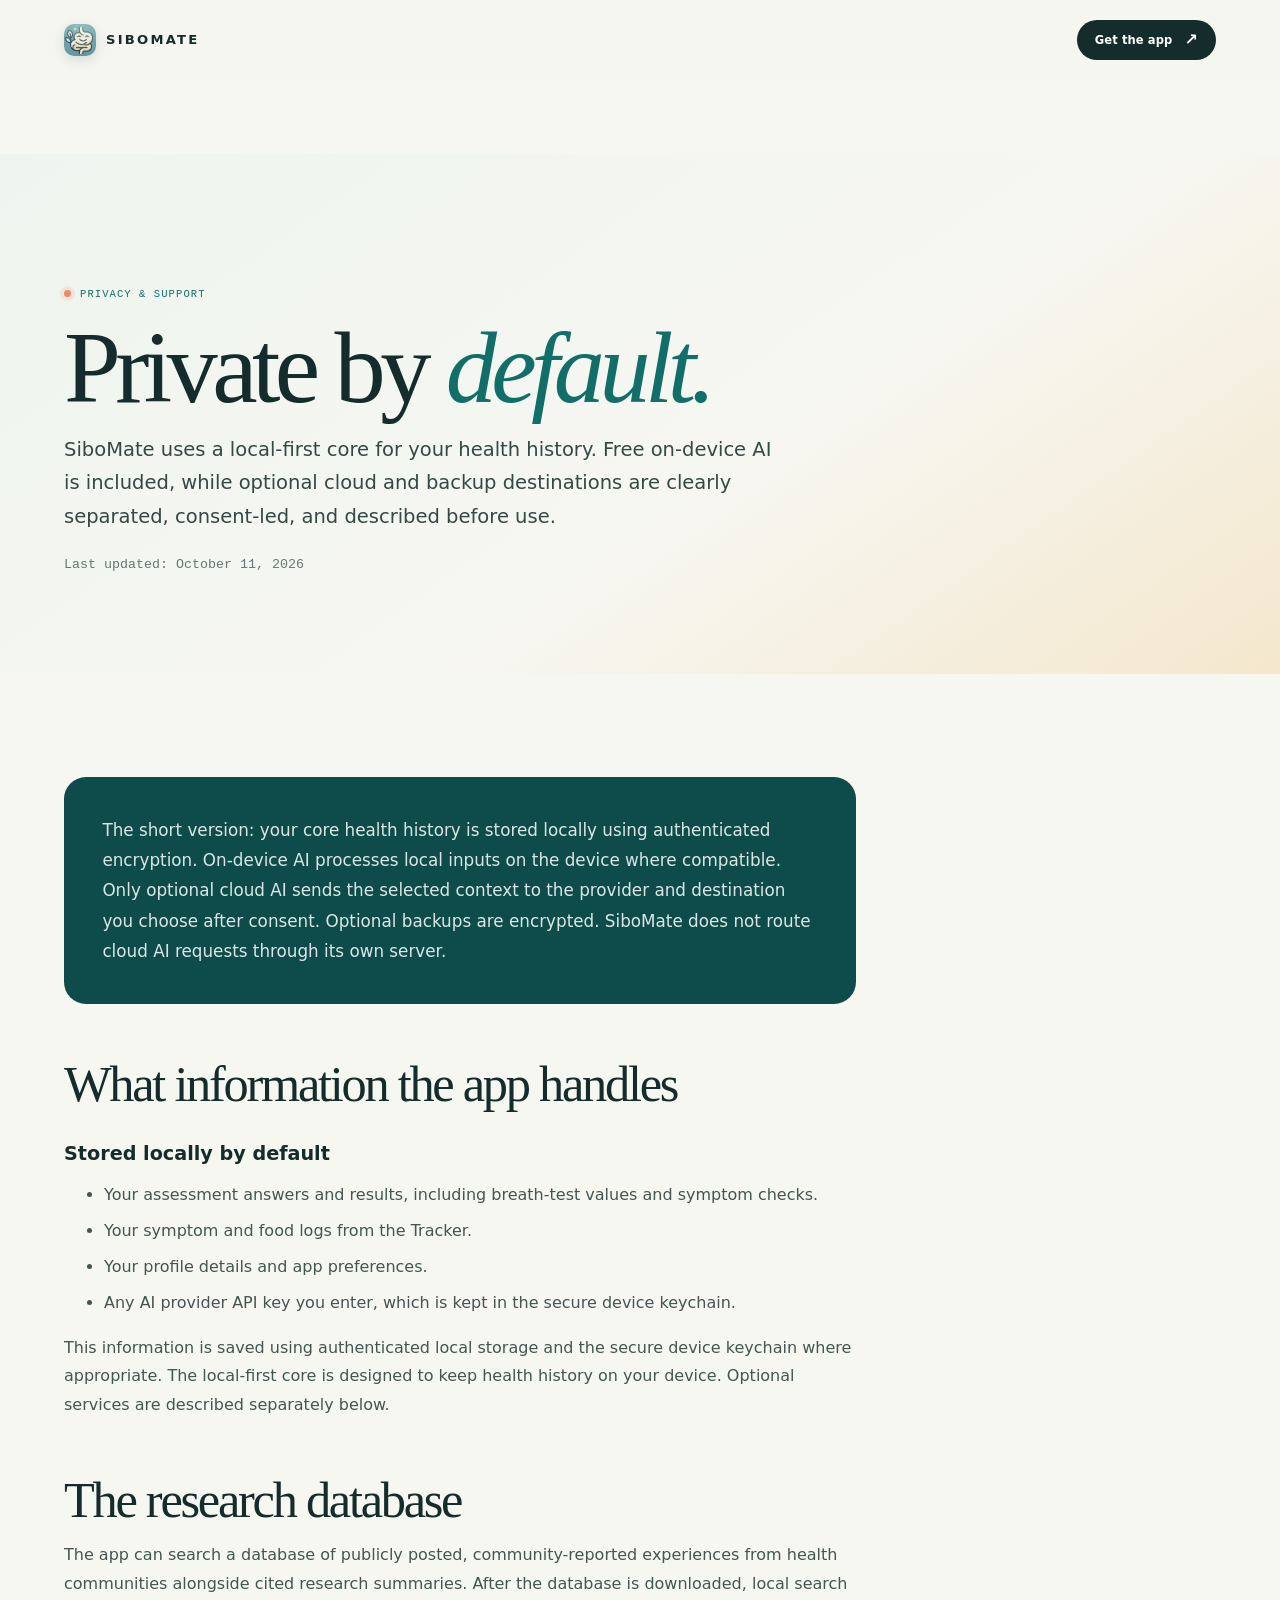
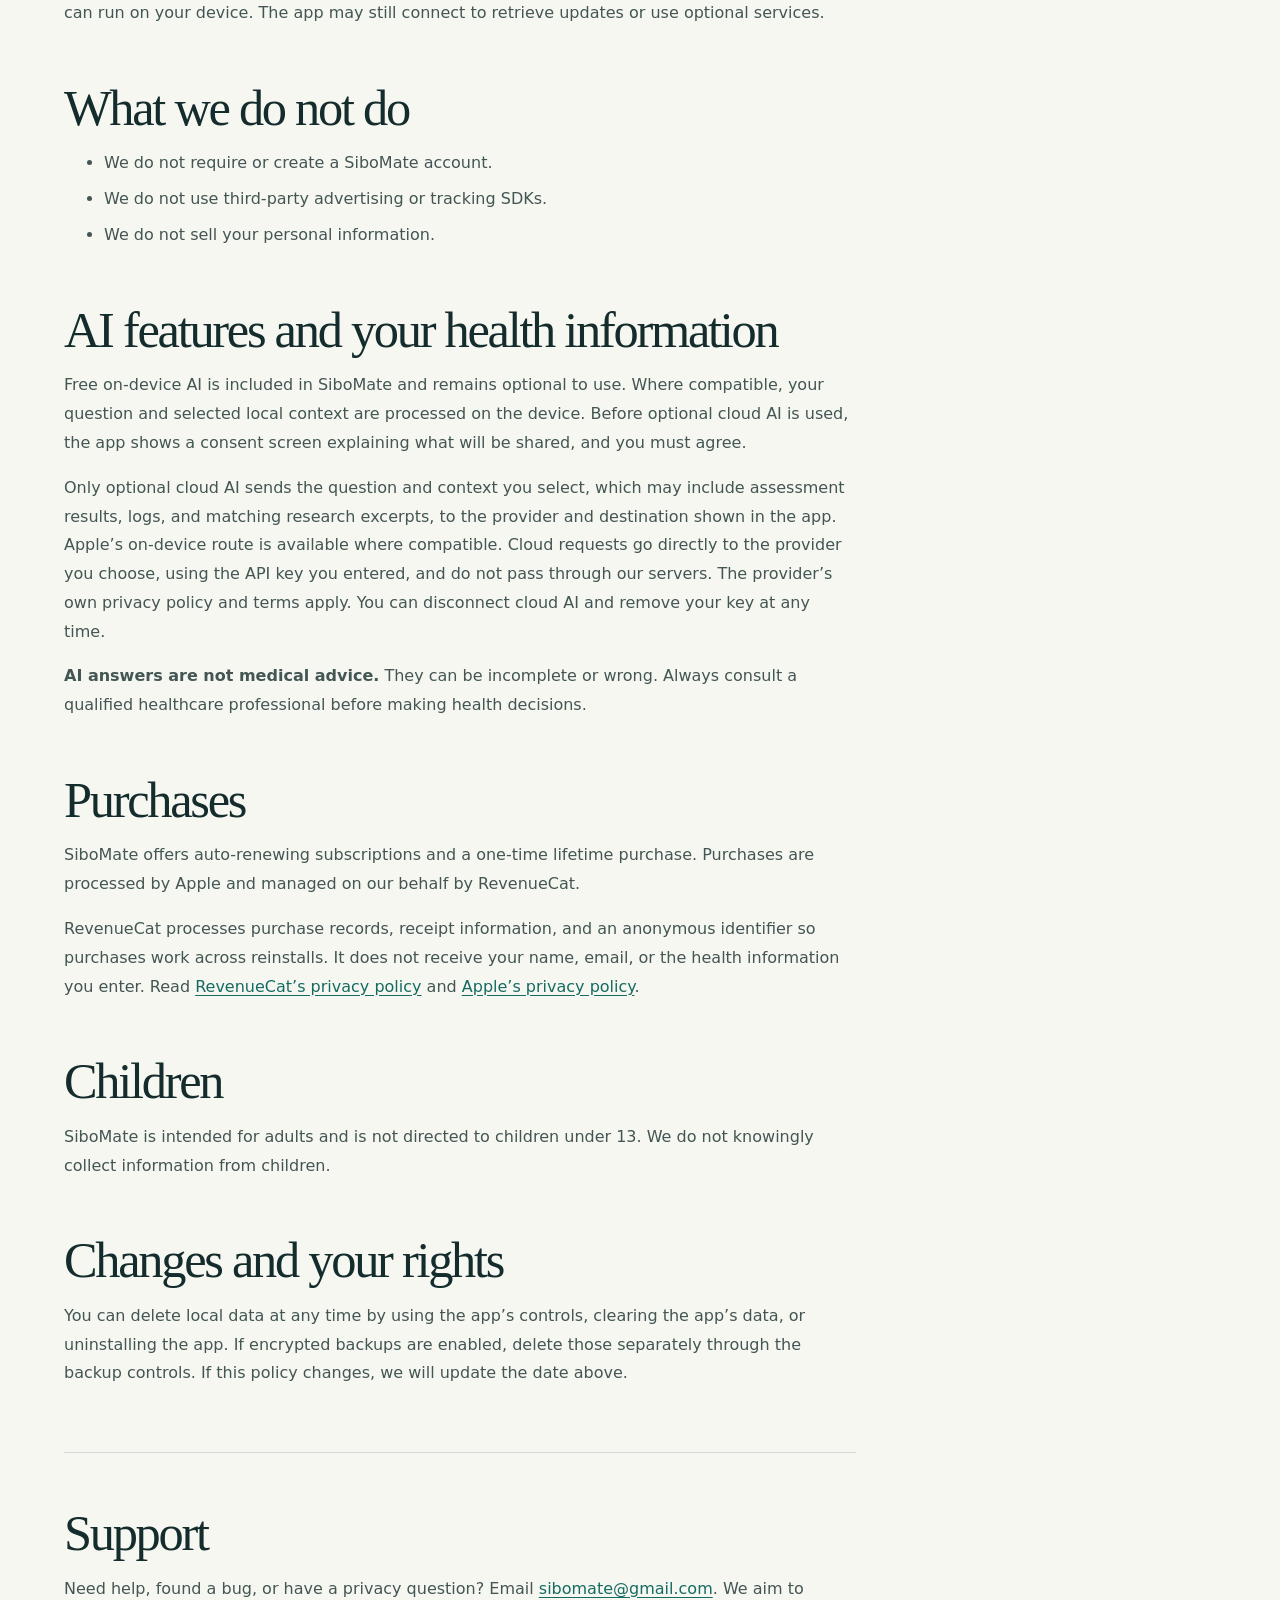
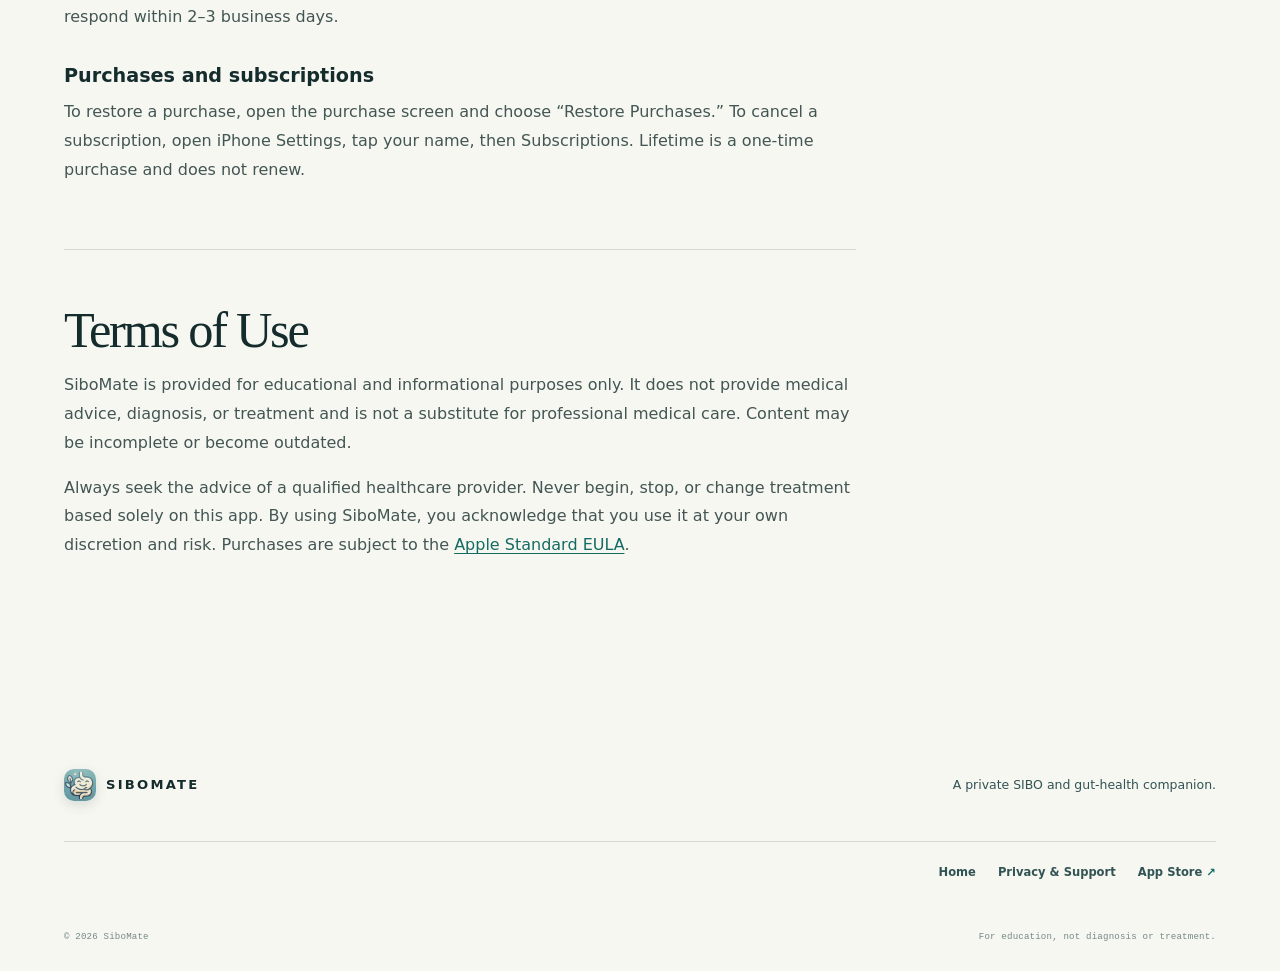
==== commit 000d04ef: "Publish SiboMate 1.0.6 marketing refresh" ====
--- a/privacy.html
+++ b/privacy.html
@@ -18,12 +18,12 @@
     <meta name="twitter:description" content="How SiboMate handles your information, purchases, and support requests." />
     <meta name="twitter:image" content="https://sibomate.me/social-share.jpg" />
     <title>Privacy &amp; Support · SiboMate</title>
-    <link rel="icon" type="image/png" sizes="32x32" href="favicon-32.png" />
-    <link rel="apple-touch-icon" sizes="180x180" href="apple-touch-icon.png" />
+    <link rel="icon" type="image/png" sizes="32x32" href="favicon-32.png?v=2" />
+    <link rel="apple-touch-icon" sizes="180x180" href="apple-touch-icon.png?v=2" />
     <link rel="preconnect" href="https://fonts.googleapis.com" />
     <link rel="preconnect" href="https://fonts.gstatic.com" crossorigin />
     <link href="https://fonts.googleapis.com/css2?family=DM+Mono:wght@400;500&amp;family=DM+Sans:wght@400;500;600;700&amp;family=Fraunces:opsz,wght@9..144,500;9..144,600&amp;display=swap" rel="stylesheet" />
-    <link rel="stylesheet" href="styles.css?v=4" />
+    <link rel="stylesheet" href="styles.css?v=5" />
   </head>
   <body>
     <div class="site-shell">
@@ -36,12 +36,12 @@
         <section class="legal-hero section-pad">
           <div class="eyebrow"><span class="eyebrow-dot"></span> Privacy &amp; Support</div>
           <h1>Private by <em>default.</em></h1>
-          <p>SiboMate uses a local-first core for your health history. Optional AI and backup destinations are clearly separated, consent-led, and described before use.</p>
-          <small>Last updated: September 9, 2026</small>
+          <p>SiboMate uses a local-first core for your health history. Free on-device AI is included, while optional cloud and backup destinations are clearly separated, consent-led, and described before use.</p>
+          <small>Last updated: October 11, 2026</small>
         </section>
 
         <article class="legal-content section-pad">
-          <p class="legal-lede">The short version: your core health history is stored locally using authenticated encryption. Optional AI requests go directly to the provider and destination you choose after consent. Optional backups are encrypted. SiboMate does not route cloud AI requests through its own server.</p>
+          <p class="legal-lede">The short version: your core health history is stored locally using authenticated encryption. On-device AI processes local inputs on the device where compatible. Only optional cloud AI sends the selected context to the provider and destination you choose after consent. Optional backups are encrypted. SiboMate does not route cloud AI requests through its own server.</p>
 
           <h2>What information the app handles</h2>
           <h3>Stored locally by default</h3>
@@ -60,8 +60,8 @@
           <ul><li>We do not require or create a SiboMate account.</li><li>We do not use third-party advertising or tracking SDKs.</li><li>We do not sell your personal information.</li></ul>
 
           <h2>AI features and your health information</h2>
-          <p>The AI feature is optional and turned off until you enable it. Before you can use it, the app shows a consent screen explaining what will be shared, and you must agree.</p>
-          <p>When you ask the AI a question, the app sends your question and the context you selected, which may include assessment results, logs, and matching research excerpts, to the destination shown in the app. Apple on-device processing is available on supported iPhones. Cloud requests go directly to the provider you choose, using the API key you entered, and do not pass through our servers. The provider’s own privacy policy and terms apply. You can disconnect the AI and remove your key at any time.</p>
+          <p>Free on-device AI is included in SiboMate and remains optional to use. Where compatible, your question and selected local context are processed on the device. Before optional cloud AI is used, the app shows a consent screen explaining what will be shared, and you must agree.</p>
+          <p>Only optional cloud AI sends the question and context you select, which may include assessment results, logs, and matching research excerpts, to the provider and destination shown in the app. Apple’s on-device route is available where compatible. Cloud requests go directly to the provider you choose, using the API key you entered, and do not pass through our servers. The provider’s own privacy policy and terms apply. You can disconnect cloud AI and remove your key at any time.</p>
           <p><strong>AI answers are not medical advice.</strong> They can be incomplete or wrong. Always consult a qualified healthcare professional before making health decisions.</p>
 
           <h2>Purchases</h2>
--- a/styles.css
+++ b/styles.css
@@ -116,6 +116,7 @@
 .feature-heading { display: flex; justify-content: space-between; align-items: flex-end; gap: 30px; margin-bottom: 50px; }
 .feature-heading h2 { margin-bottom: 0; }
 .feature-heading > p { margin-bottom: 4px; }
+.feature-preview-note { margin: -28px 0 26px; color: var(--teal); font-family: var(--mono); font-size: .62rem; letter-spacing: .08em; text-transform: uppercase; }
 .feature-showcase { display: grid; gap: 22px; }
 .feature-row { display: grid; grid-template-columns: minmax(280px, 1fr) minmax(280px, .87fr); align-items: center; gap: clamp(2rem, 7vw, 8rem); padding: clamp(1.3rem, 3vw, 2.6rem); border-radius: 24px; background: var(--sage); }
 .feature-row-reverse { grid-template-columns: minmax(280px, .87fr) minmax(280px, 1fr); }.feature-row-reverse .feature-image { order: 2; }.feature-row-reverse .feature-copy { order: 1; }
